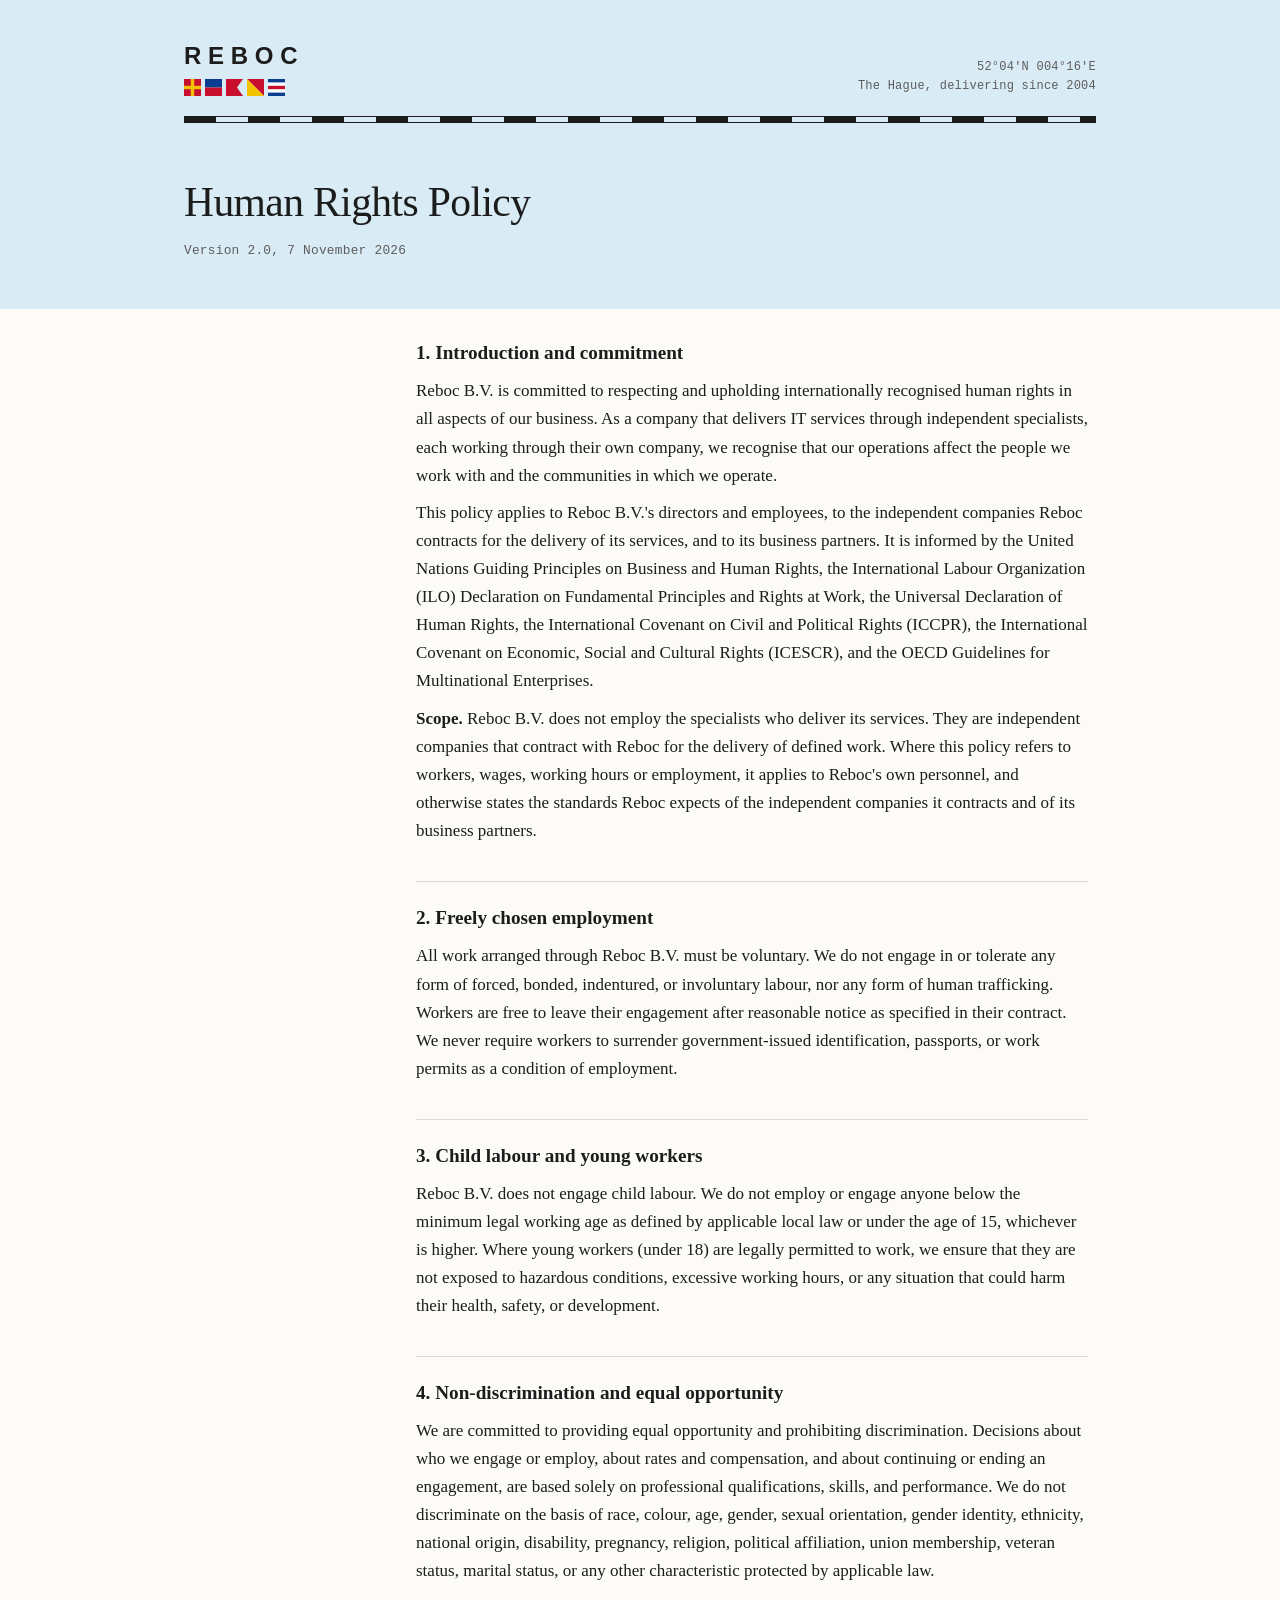
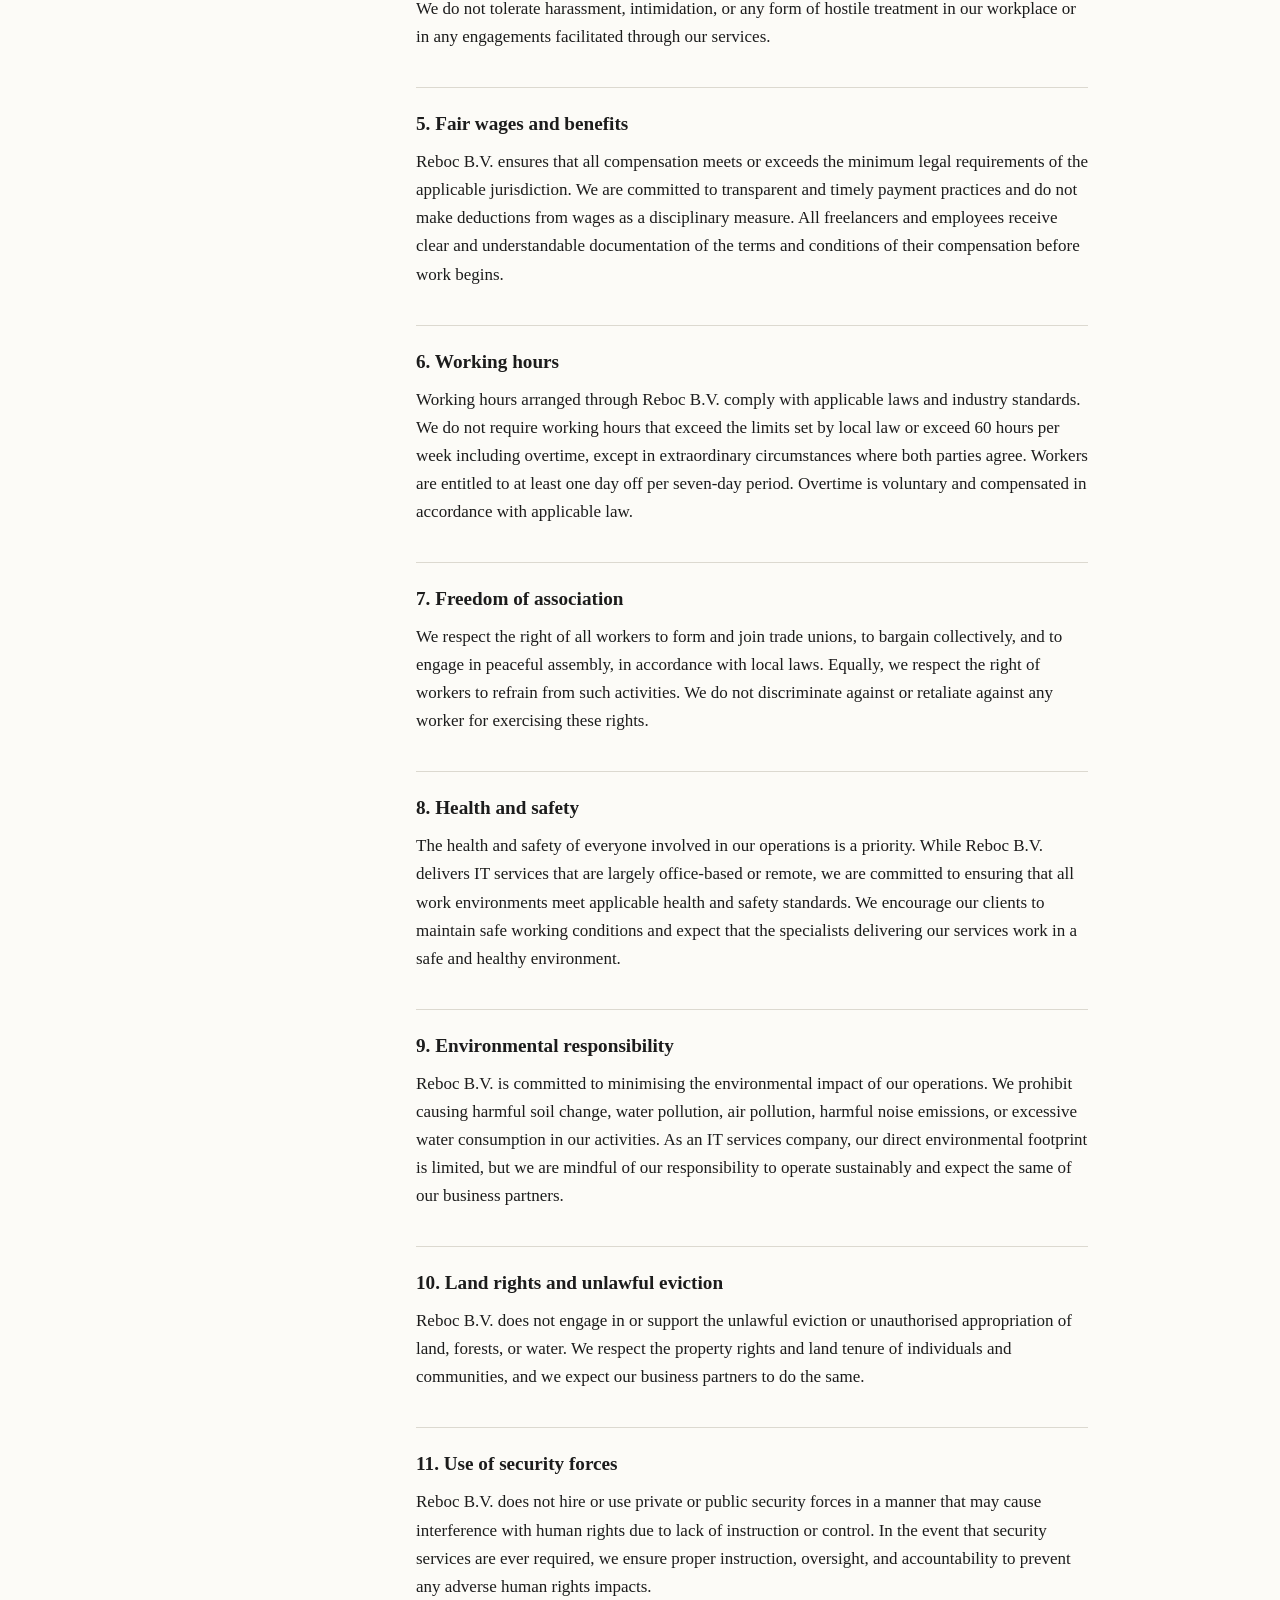
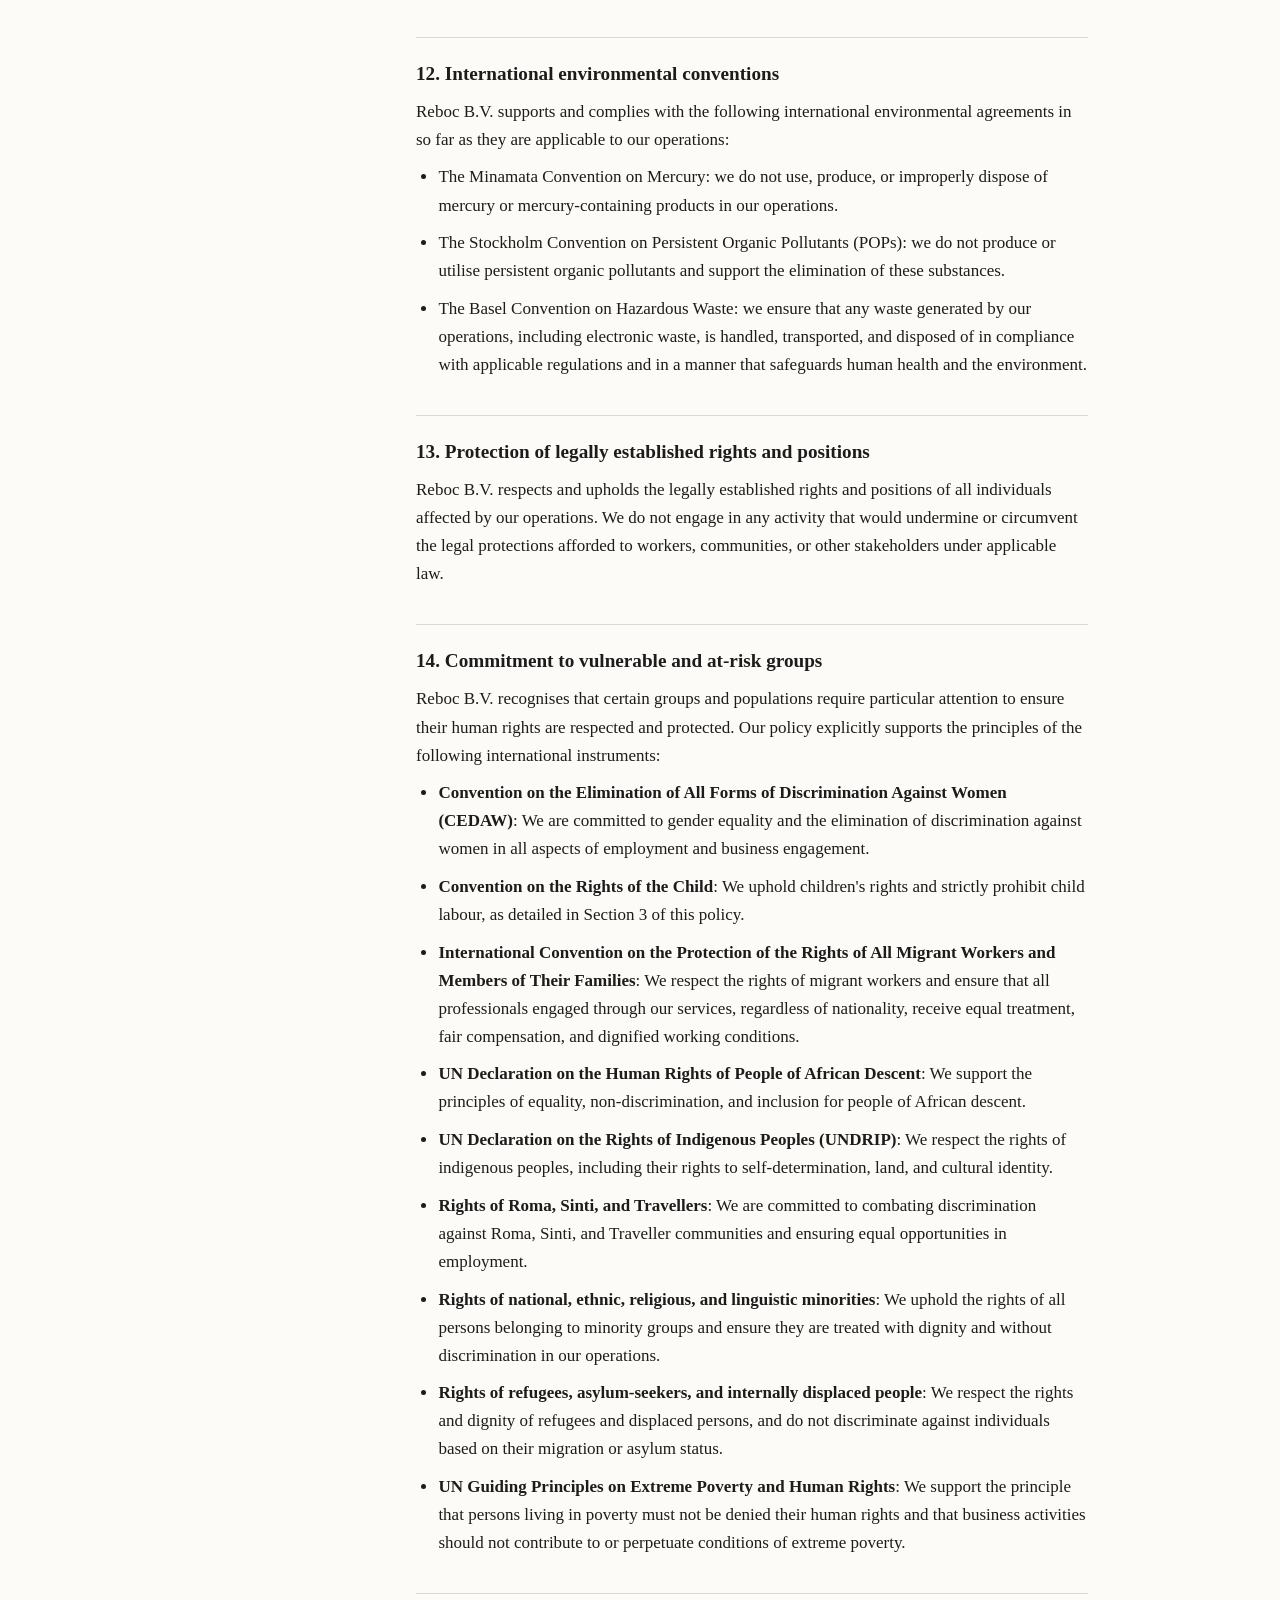
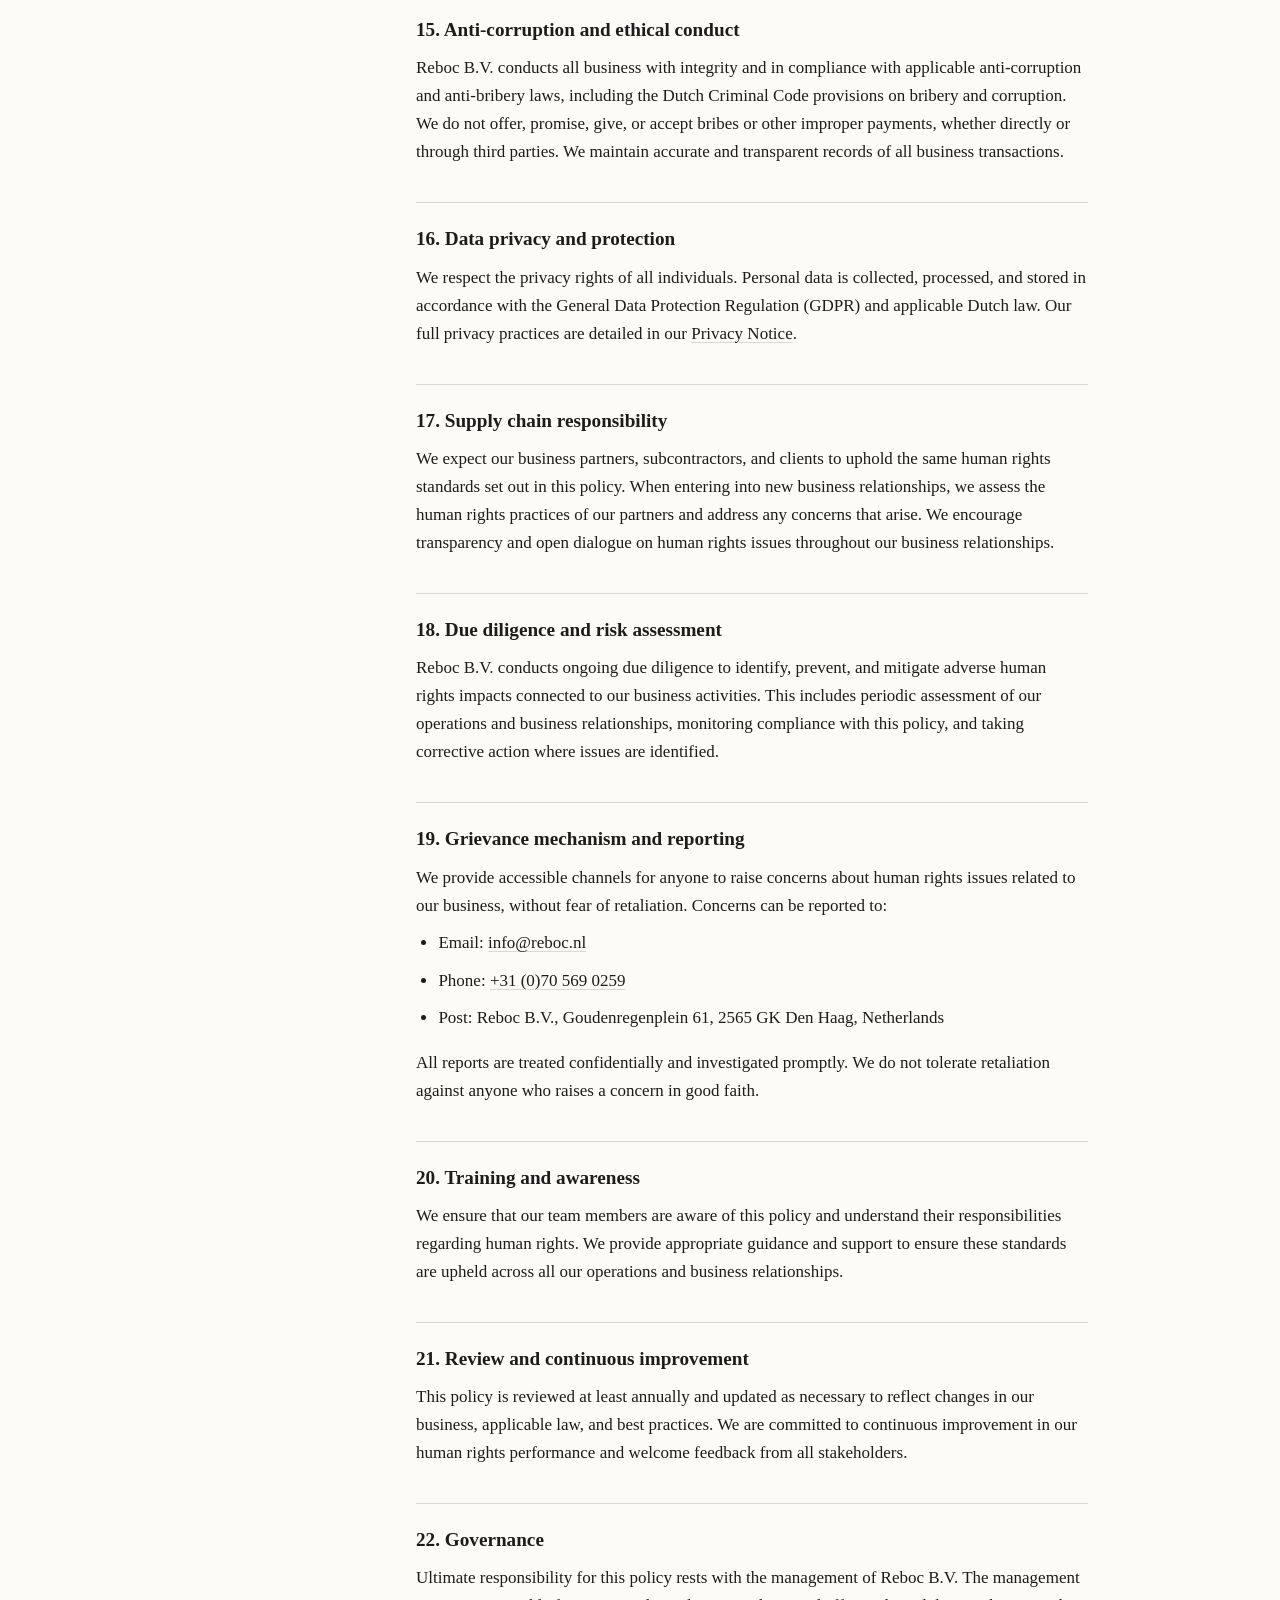
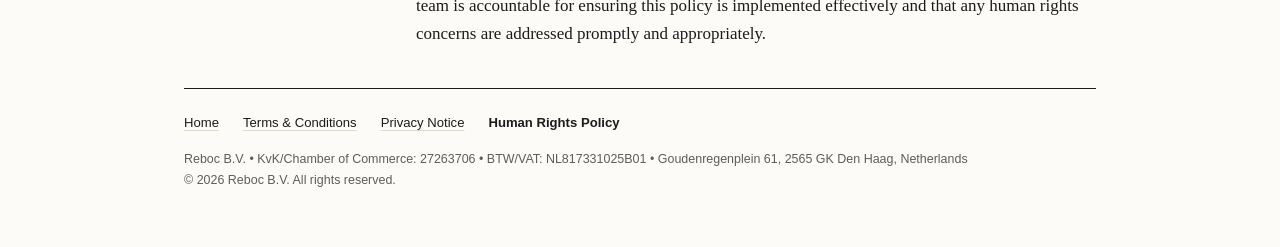
==== human-rights-policy.html @ b0d94e5e "Say The Hague in the masthead line The site is in English and its running text already says The Hagu" ====
<!DOCTYPE html>
<html lang="en">
<head>
    <meta charset="UTF-8">
    <meta name="viewport" content="width=device-width, initial-scale=1.0">
    <title>Human Rights Policy | Reboc B.V.</title>
    <meta name="description" content="Reboc B.V. Human Rights Policy. Our commitment to respecting human rights, fair labour practices, ethical conduct, and responsible business operations.">
    <meta name="robots" content="index, follow">
    <link rel="canonical" href="https://reboc.nl/human-rights-policy.html">
    <meta name="color-scheme" content="light dark">
    <meta name="theme-color" content="#d9ebf4" media="(prefers-color-scheme: light)">
    <meta name="theme-color" content="#090505" media="(prefers-color-scheme: dark)">
    <link rel="stylesheet" href="site.css">
</head>
<body>
    <div class="top"><div class="page">
        <header class="mast">
            <div>
                <a class="word" href="index.html" aria-label="Reboc, home">REBOC</a>
                <span class="flags" role="img" aria-label="Reboc, spelled in international maritime signal flags">
                    <svg viewBox="0 0 20 20" aria-hidden="true"><rect width="20" height="20" fill="#c8102e"/><rect x="8" width="4" height="20" fill="#f2c100"/><rect y="8" width="20" height="4" fill="#f2c100"/></svg>
                    <svg viewBox="0 0 20 20" aria-hidden="true"><rect width="20" height="10" fill="#0b3d91"/><rect y="10" width="20" height="10" fill="#c8102e"/></svg>
                    <svg viewBox="0 0 20 20" aria-hidden="true"><polygon points="0,0 20,0 13,10 20,20 0,20" fill="#c8102e"/></svg>
                    <svg viewBox="0 0 20 20" aria-hidden="true"><polygon points="0,0 20,0 20,20" fill="#c8102e"/><polygon points="0,0 20,20 0,20" fill="#f2c100"/></svg>
                    <svg viewBox="0 0 20 20" aria-hidden="true"><rect width="20" height="20" fill="#0b3d91"/><rect y="4" width="20" height="12" fill="#ffffff"/><rect y="8" width="20" height="4" fill="#c8102e"/></svg>
                </span>
            </div>
            <p class="fix">52&deg;04&prime;N 004&deg;16&prime;E<br>The Hague, delivering since 2004</p>
        </header>
        <div class="scale" aria-hidden="true"></div>
        <div class="page-header">
            <h1>Human Rights Policy</h1>
            <p>Version 2.0, 7 November 2026</p>
        </div>
    </div></div>

    <main class="page">
    <div class="content">
        <h2>1. Introduction and commitment</h2>
        <p>Reboc B.V. is committed to respecting and upholding internationally recognised human rights in all aspects of our business. As a company that delivers IT services through independent specialists, each working through their own company, we recognise that our operations affect the people we work with and the communities in which we operate.</p>
        <p>This policy applies to Reboc B.V.'s directors and employees, to the independent companies Reboc contracts for the delivery of its services, and to its business partners. It is informed by the United Nations Guiding Principles on Business and Human Rights, the International Labour Organization (ILO) Declaration on Fundamental Principles and Rights at Work, the Universal Declaration of Human Rights, the International Covenant on Civil and Political Rights (ICCPR), the International Covenant on Economic, Social and Cultural Rights (ICESCR), and the OECD Guidelines for Multinational Enterprises.</p>
        <p><strong>Scope.</strong> Reboc B.V. does not employ the specialists who deliver its services. They are independent companies that contract with Reboc for the delivery of defined work. Where this policy refers to workers, wages, working hours or employment, it applies to Reboc's own personnel, and otherwise states the standards Reboc expects of the independent companies it contracts and of its business partners.</p>

        <h2>2. Freely chosen employment</h2>
        <p>All work arranged through Reboc B.V. must be voluntary. We do not engage in or tolerate any form of forced, bonded, indentured, or involuntary labour, nor any form of human trafficking. Workers are free to leave their engagement after reasonable notice as specified in their contract. We never require workers to surrender government-issued identification, passports, or work permits as a condition of employment.</p>

        <h2>3. Child labour and young workers</h2>
        <p>Reboc B.V. does not engage child labour. We do not employ or engage anyone below the minimum legal working age as defined by applicable local law or under the age of 15, whichever is higher. Where young workers (under 18) are legally permitted to work, we ensure that they are not exposed to hazardous conditions, excessive working hours, or any situation that could harm their health, safety, or development.</p>

        <h2>4. Non-discrimination and equal opportunity</h2>
        <p>We are committed to providing equal opportunity and prohibiting discrimination. Decisions about who we engage or employ, about rates and compensation, and about continuing or ending an engagement, are based solely on professional qualifications, skills, and performance. We do not discriminate on the basis of race, colour, age, gender, sexual orientation, gender identity, ethnicity, national origin, disability, pregnancy, religion, political affiliation, union membership, veteran status, marital status, or any other characteristic protected by applicable law.</p>
        <p>We do not tolerate harassment, intimidation, or any form of hostile treatment in our workplace or in any engagements facilitated through our services.</p>

        <h2>5. Fair wages and benefits</h2>
        <p>Reboc B.V. ensures that all compensation meets or exceeds the minimum legal requirements of the applicable jurisdiction. We are committed to transparent and timely payment practices and do not make deductions from wages as a disciplinary measure. All freelancers and employees receive clear and understandable documentation of the terms and conditions of their compensation before work begins.</p>

        <h2>6. Working hours</h2>
        <p>Working hours arranged through Reboc B.V. comply with applicable laws and industry standards. We do not require working hours that exceed the limits set by local law or exceed 60 hours per week including overtime, except in extraordinary circumstances where both parties agree. Workers are entitled to at least one day off per seven-day period. Overtime is voluntary and compensated in accordance with applicable law.</p>

        <h2>7. Freedom of association</h2>
        <p>We respect the right of all workers to form and join trade unions, to bargain collectively, and to engage in peaceful assembly, in accordance with local laws. Equally, we respect the right of workers to refrain from such activities. We do not discriminate against or retaliate against any worker for exercising these rights.</p>

        <h2>8. Health and safety</h2>
        <p>The health and safety of everyone involved in our operations is a priority. While Reboc B.V. delivers IT services that are largely office-based or remote, we are committed to ensuring that all work environments meet applicable health and safety standards. We encourage our clients to maintain safe working conditions and expect that the specialists delivering our services work in a safe and healthy environment.</p>

        <h2>9. Environmental responsibility</h2>
        <p>Reboc B.V. is committed to minimising the environmental impact of our operations. We prohibit causing harmful soil change, water pollution, air pollution, harmful noise emissions, or excessive water consumption in our activities. As an IT services company, our direct environmental footprint is limited, but we are mindful of our responsibility to operate sustainably and expect the same of our business partners.</p>

        <h2>10. Land rights and unlawful eviction</h2>
        <p>Reboc B.V. does not engage in or support the unlawful eviction or unauthorised appropriation of land, forests, or water. We respect the property rights and land tenure of individuals and communities, and we expect our business partners to do the same.</p>

        <h2>11. Use of security forces</h2>
        <p>Reboc B.V. does not hire or use private or public security forces in a manner that may cause interference with human rights due to lack of instruction or control. In the event that security services are ever required, we ensure proper instruction, oversight, and accountability to prevent any adverse human rights impacts.</p>

        <h2>12. International environmental conventions</h2>
        <p>Reboc B.V. supports and complies with the following international environmental agreements in so far as they are applicable to our operations:</p>
        <ul>
            <li>The Minamata Convention on Mercury: we do not use, produce, or improperly dispose of mercury or mercury-containing products in our operations.</li>
            <li>The Stockholm Convention on Persistent Organic Pollutants (POPs): we do not produce or utilise persistent organic pollutants and support the elimination of these substances.</li>
            <li>The Basel Convention on Hazardous Waste: we ensure that any waste generated by our operations, including electronic waste, is handled, transported, and disposed of in compliance with applicable regulations and in a manner that safeguards human health and the environment.</li>
        </ul>

        <h2>13. Protection of legally established rights and positions</h2>
        <p>Reboc B.V. respects and upholds the legally established rights and positions of all individuals affected by our operations. We do not engage in any activity that would undermine or circumvent the legal protections afforded to workers, communities, or other stakeholders under applicable law.</p>

        <h2>14. Commitment to vulnerable and at-risk groups</h2>
        <p>Reboc B.V. recognises that certain groups and populations require particular attention to ensure their human rights are respected and protected. Our policy explicitly supports the principles of the following international instruments:</p>
        <ul>
            <li><strong>Convention on the Elimination of All Forms of Discrimination Against Women (CEDAW)</strong>: We are committed to gender equality and the elimination of discrimination against women in all aspects of employment and business engagement.</li>
            <li><strong>Convention on the Rights of the Child</strong>: We uphold children's rights and strictly prohibit child labour, as detailed in Section 3 of this policy.</li>
            <li><strong>International Convention on the Protection of the Rights of All Migrant Workers and Members of Their Families</strong>: We respect the rights of migrant workers and ensure that all professionals engaged through our services, regardless of nationality, receive equal treatment, fair compensation, and dignified working conditions.</li>
            <li><strong>UN Declaration on the Human Rights of People of African Descent</strong>: We support the principles of equality, non-discrimination, and inclusion for people of African descent.</li>
            <li><strong>UN Declaration on the Rights of Indigenous Peoples (UNDRIP)</strong>: We respect the rights of indigenous peoples, including their rights to self-determination, land, and cultural identity.</li>
            <li><strong>Rights of Roma, Sinti, and Travellers</strong>: We are committed to combating discrimination against Roma, Sinti, and Traveller communities and ensuring equal opportunities in employment.</li>
            <li><strong>Rights of national, ethnic, religious, and linguistic minorities</strong>: We uphold the rights of all persons belonging to minority groups and ensure they are treated with dignity and without discrimination in our operations.</li>
            <li><strong>Rights of refugees, asylum-seekers, and internally displaced people</strong>: We respect the rights and dignity of refugees and displaced persons, and do not discriminate against individuals based on their migration or asylum status.</li>
            <li><strong>UN Guiding Principles on Extreme Poverty and Human Rights</strong>: We support the principle that persons living in poverty must not be denied their human rights and that business activities should not contribute to or perpetuate conditions of extreme poverty.</li>
        </ul>

        <h2>15. Anti-corruption and ethical conduct</h2>
        <p>Reboc B.V. conducts all business with integrity and in compliance with applicable anti-corruption and anti-bribery laws, including the Dutch Criminal Code provisions on bribery and corruption. We do not offer, promise, give, or accept bribes or other improper payments, whether directly or through third parties. We maintain accurate and transparent records of all business transactions.</p>

        <h2>16. Data privacy and protection</h2>
        <p>We respect the privacy rights of all individuals. Personal data is collected, processed, and stored in accordance with the General Data Protection Regulation (GDPR) and applicable Dutch law. Our full privacy practices are detailed in our <a href="privacy-notice.html">Privacy Notice</a>.</p>

        <h2>17. Supply chain responsibility</h2>
        <p>We expect our business partners, subcontractors, and clients to uphold the same human rights standards set out in this policy. When entering into new business relationships, we assess the human rights practices of our partners and address any concerns that arise. We encourage transparency and open dialogue on human rights issues throughout our business relationships.</p>

        <h2>18. Due diligence and risk assessment</h2>
        <p>Reboc B.V. conducts ongoing due diligence to identify, prevent, and mitigate adverse human rights impacts connected to our business activities. This includes periodic assessment of our operations and business relationships, monitoring compliance with this policy, and taking corrective action where issues are identified.</p>

        <h2>19. Grievance mechanism and reporting</h2>
        <p>We provide accessible channels for anyone to raise concerns about human rights issues related to our business, without fear of retaliation. Concerns can be reported to:</p>
        <ul>
            <li>Email: <a href="mailto:info@reboc.nl">info@reboc.nl</a></li>
            <li>Phone: <a href="tel:+31705690259">+31 (0)70 569 0259</a></li>
            <li>Post: Reboc B.V., Goudenregenplein 61, 2565 GK Den Haag, Netherlands</li>
        </ul>
        <p>All reports are treated confidentially and investigated promptly. We do not tolerate retaliation against anyone who raises a concern in good faith.</p>

        <h2>20. Training and awareness</h2>
        <p>We ensure that our team members are aware of this policy and understand their responsibilities regarding human rights. We provide appropriate guidance and support to ensure these standards are upheld across all our operations and business relationships.</p>

        <h2>21. Review and continuous improvement</h2>
        <p>This policy is reviewed at least annually and updated as necessary to reflect changes in our business, applicable law, and best practices. We are committed to continuous improvement in our human rights performance and welcome feedback from all stakeholders.</p>

        <h2>22. Governance</h2>
        <p>Ultimate responsibility for this policy rests with the management of Reboc B.V. The management team is accountable for ensuring this policy is implemented effectively and that any human rights concerns are addressed promptly and appropriately.</p>
    </div>
    </main>

    <div class="page">
        <footer class="foot">
            <ul class="foot-links">
                <li><a href="index.html">Home</a></li>
                <li><a href="terms-conditions.html">Terms &amp; Conditions</a></li>
                <li><a href="privacy-notice.html">Privacy Notice</a></li>
                <li><span class="current" aria-current="page">Human Rights Policy</span></li>
            </ul>
            <p>Reboc B.V. &bull; KvK/Chamber of Commerce: 27263706 &bull; BTW/VAT: NL817331025B01 &bull; Goudenregenplein 61, 2565 GK Den Haag, Netherlands</p>
            <p>&copy; 2026 Reboc B.V. All rights reserved.</p>
        </footer>
    </div>
</body>
</html>
---- site.css ----
/* Reboc site styles, shared by all four pages.
   Light scheme "Admiralty": chart paper, shallow-water blue behind the masthead,
   magenta for labels as on a sea chart.
   Dark scheme "Night watch": red on black, like a chart plotter in night mode. */

*, *::before, *::after { margin: 0; padding: 0; box-sizing: border-box; }

:root {
    color-scheme: light dark;
    --paper: #fcfbf7;
    --ink: #1c1c1c;
    --muted: #5d5d5d;
    --rule: #dcd9d0;
    --accent: #a3238e;
    --label: #a3238e;
    --wash: #d9ebf4;
    --port: #c8102e;
    --starboard: #1a7f4b;
    --serif: "Iowan Old Style", "Palatino Linotype", Palatino, "Book Antiqua", Georgia, serif;
    --sans: -apple-system, BlinkMacSystemFont, "Helvetica Neue", Arial, sans-serif;
    --mono: ui-monospace, "SF Mono", Menlo, Consolas, monospace;
}

@media (prefers-color-scheme: dark) {
    :root {
        --paper: #090505;
        --ink: #f25a45;
        --muted: #d84c3a;
        --rule: #3b1612;
        --accent: #ff7a66;
        --label: #d84c3a;
        --wash: transparent;
        --port: #f25a45;
        --starboard: #f25a45;
    }
    .flags { filter: grayscale(1) sepia(1) saturate(6) hue-rotate(-35deg) brightness(0.75); }
    /* Red is the only colour at night, so starboard is told apart by shape. */
    .sides div + div h3::before { background: transparent; box-shadow: inset 0 0 0 2px var(--starboard); }
}

html { -webkit-text-size-adjust: 100%; }

body {
    background: var(--paper);
    color: var(--ink);
    font-family: var(--serif);
    font-size: 1.0625rem;
    line-height: 1.65;
}

.page { max-width: 60rem; margin: 0 auto; padding: 0 1.5rem; }
.top { background: var(--wash); }

a { color: inherit; text-decoration: underline; text-decoration-color: var(--rule); text-decoration-thickness: 1px; text-underline-offset: 0.2em; }
a:hover, a:focus-visible { text-decoration-color: var(--accent); }
a:focus-visible { outline: 2px solid var(--ink); outline-offset: 3px; }
.top a { text-decoration-color: var(--muted); }

/* Masthead */
.mast { display: flex; justify-content: space-between; align-items: flex-end; gap: 1.5rem; padding: 2.75rem 0 1.25rem; }
.word { font-family: var(--sans); font-weight: 800; font-size: 1.5rem; letter-spacing: 0.28em; line-height: 1; display: block; text-decoration: none; }
.flags { display: flex; gap: 4px; margin-top: 0.7rem; }
.flags svg { width: 17px; height: 17px; display: block; }
.fix { font-family: var(--mono); font-size: 0.75rem; line-height: 1.6; color: var(--muted); text-align: right; letter-spacing: 0.02em; }

/* The rule under the masthead is drawn as the scale border of a sea chart. */
.scale {
    height: 7px;
    border-top: 1px solid var(--ink);
    border-bottom: 1px solid var(--ink);
    background: repeating-linear-gradient(90deg, var(--ink) 0 2rem, transparent 2rem 4rem);
}

/* Home: opening statement */
.lead { padding: 4.5rem 0 4rem; max-width: 44rem; }
h1 { font-size: clamp(2.1rem, 5vw, 3.25rem); font-weight: 500; line-height: 1.12; letter-spacing: -0.015em; }
h1 em { font-style: italic; }
.lead p { margin-top: 1.5rem; font-size: 1.2rem; line-height: 1.6; color: var(--muted); max-width: 38rem; }

/* Home: rows with a label in the margin and the text beside it */
.row { display: grid; grid-template-columns: 12rem 1fr; gap: 2.5rem; padding: 2.25rem 0; border-top: 1px solid var(--rule); }
.row.first { border-top: 0; }
.row > h2 { font-family: var(--sans); font-size: 0.72rem; font-weight: 700; letter-spacing: 0.16em; text-transform: uppercase; color: var(--label); padding-top: 0.45rem; }
.body { max-width: 40rem; }
.body > p + p { margin-top: 1rem; }
.note { color: var(--muted); margin-bottom: 1.25rem; }

dl.areas > div { padding: 0.8rem 0; border-top: 1px solid var(--rule); }
dl.areas > div:first-child { border-top: 0; padding-top: 0; }
dl.areas dt { font-weight: 600; }
dl.areas dd { color: var(--muted); }

ol.steps { list-style: none; counter-reset: step; }
ol.steps li { counter-increment: step; display: grid; grid-template-columns: 2rem 1fr; padding: 0.55rem 0; }
ol.steps li::before { content: counter(step); font-family: var(--mono); font-size: 0.8rem; color: var(--muted); padding-top: 0.3rem; }
ol.steps strong { font-weight: 600; }

.sides { display: grid; grid-template-columns: 1fr 1fr; gap: 2.5rem; }
.sides h3 { font-family: var(--sans); font-size: 0.72rem; font-weight: 700; letter-spacing: 0.16em; text-transform: uppercase; margin-bottom: 0.9rem; }
/* Port and starboard: the two sides of the agreement. */
.sides h3::before { content: ''; display: inline-block; width: 0.55rem; height: 0.55rem; border-radius: 50%; margin-right: 0.55rem; background: var(--port); }
.sides div + div h3::before { background: var(--starboard); }
.sides ul { list-style: none; }
.sides li { padding: 0.55rem 0; }
.sides li strong { display: block; font-weight: 600; }
.sides li span { color: var(--muted); }

.plain { list-style: none; }
.plain li { padding: 0.2rem 0; }
.plain .k { font-family: var(--sans); font-size: 0.72rem; font-weight: 700; letter-spacing: 0.16em; text-transform: uppercase; color: var(--muted); display: inline-block; width: 5.5rem; }
.plain small { color: var(--muted); font-size: 0.9rem; }

/* Home: contact form */
.form { margin-top: 2.25rem; padding-top: 1.75rem; border-top: 1px solid var(--rule); }
.form h3, .field label { font-family: var(--sans); font-size: 0.72rem; font-weight: 700; letter-spacing: 0.16em; text-transform: uppercase; }
.form h3 { margin-bottom: 1.4rem; }
.form .pair { display: grid; grid-template-columns: 1fr 1fr; gap: 1.5rem; }
.field { margin-bottom: 1.2rem; }
.field label { display: block; color: var(--muted); margin-bottom: 0.25rem; }
.field input, .field textarea { display: block; width: 100%; font: inherit; color: var(--ink); background: transparent; border: 0; border-bottom: 1px solid var(--muted); border-radius: 0; padding: 0.4rem 0; }
.field textarea { min-height: 7.5rem; resize: vertical; border: 1px solid var(--muted); padding: 0.6rem 0.7rem; margin-top: 0.45rem; }
.field input:focus-visible, .field textarea:focus-visible { outline: 2px solid var(--ink); outline-offset: 3px; }
.field ::placeholder { color: var(--muted); opacity: 0.75; }
.send { font-family: var(--sans); font-size: 0.78rem; font-weight: 700; letter-spacing: 0.14em; text-transform: uppercase; color: var(--paper); background: var(--ink); border: 0; padding: 0.8rem 1.5rem; cursor: pointer; }
.send:hover { background: var(--accent); }
.send:focus-visible { outline: 2px solid var(--ink); outline-offset: 3px; }

/* Document pages: Terms, Privacy Notice, Human Rights Policy */
.page-header { padding: 3.5rem 0 3rem; }
.page-header h1 { font-size: clamp(1.9rem, 4vw, 2.6rem); }
.page-header p { margin-top: 0.9rem; font-family: var(--mono); font-size: 0.8rem; color: var(--muted); letter-spacing: 0.02em; }

.content, .versions { max-width: 42rem; margin-left: 14.5rem; }
.content { padding-top: 2rem; }
.content h2, .versions h2 { font-size: 1.2rem; font-weight: 600; line-height: 1.3; margin: 2.25rem 0 0.7rem; padding-top: 1.5rem; border-top: 1px solid var(--rule); }
.content > h2:first-child { margin-top: 0; padding-top: 0; border-top: 0; }
.content p, .content li, .versions p, .versions li { margin-bottom: 0.6rem; }
.content ul, .content ol { padding-left: 1.4rem; margin: 0.4rem 0 1rem; }
.content strong { font-weight: 600; }
.versions { margin-top: 1rem; }
.versions ul { list-style: none; }

/* Footer, identical on every page */
.foot { border-top: 1px solid var(--ink); margin-top: 2.5rem; padding: 1.4rem 0 3.5rem; font-family: var(--sans); font-size: 0.78rem; line-height: 1.7; color: var(--muted); }
.foot-links { list-style: none; display: flex; flex-wrap: wrap; gap: 0.3rem 1.5rem; margin-bottom: 0.9rem; font-size: 0.82rem; color: var(--ink); }
.foot-links .current { font-weight: 700; }

@media (max-width: 820px) {
    .content, .versions { margin-left: 0; }
}

@media (max-width: 720px) {
    .mast { padding-top: 2rem; }
    .lead { padding: 3rem 0 2.75rem; }
    .page-header { padding: 2.5rem 0 2.25rem; }
    .row { grid-template-columns: 1fr; gap: 0.9rem; padding: 1.9rem 0; }
    .sides { grid-template-columns: 1fr; gap: 1.75rem; }
    .form .pair { grid-template-columns: 1fr; gap: 0; }
}

@media print {
    .top { background: none; }
    .flags, .scale { -webkit-print-color-adjust: exact; print-color-adjust: exact; }
}
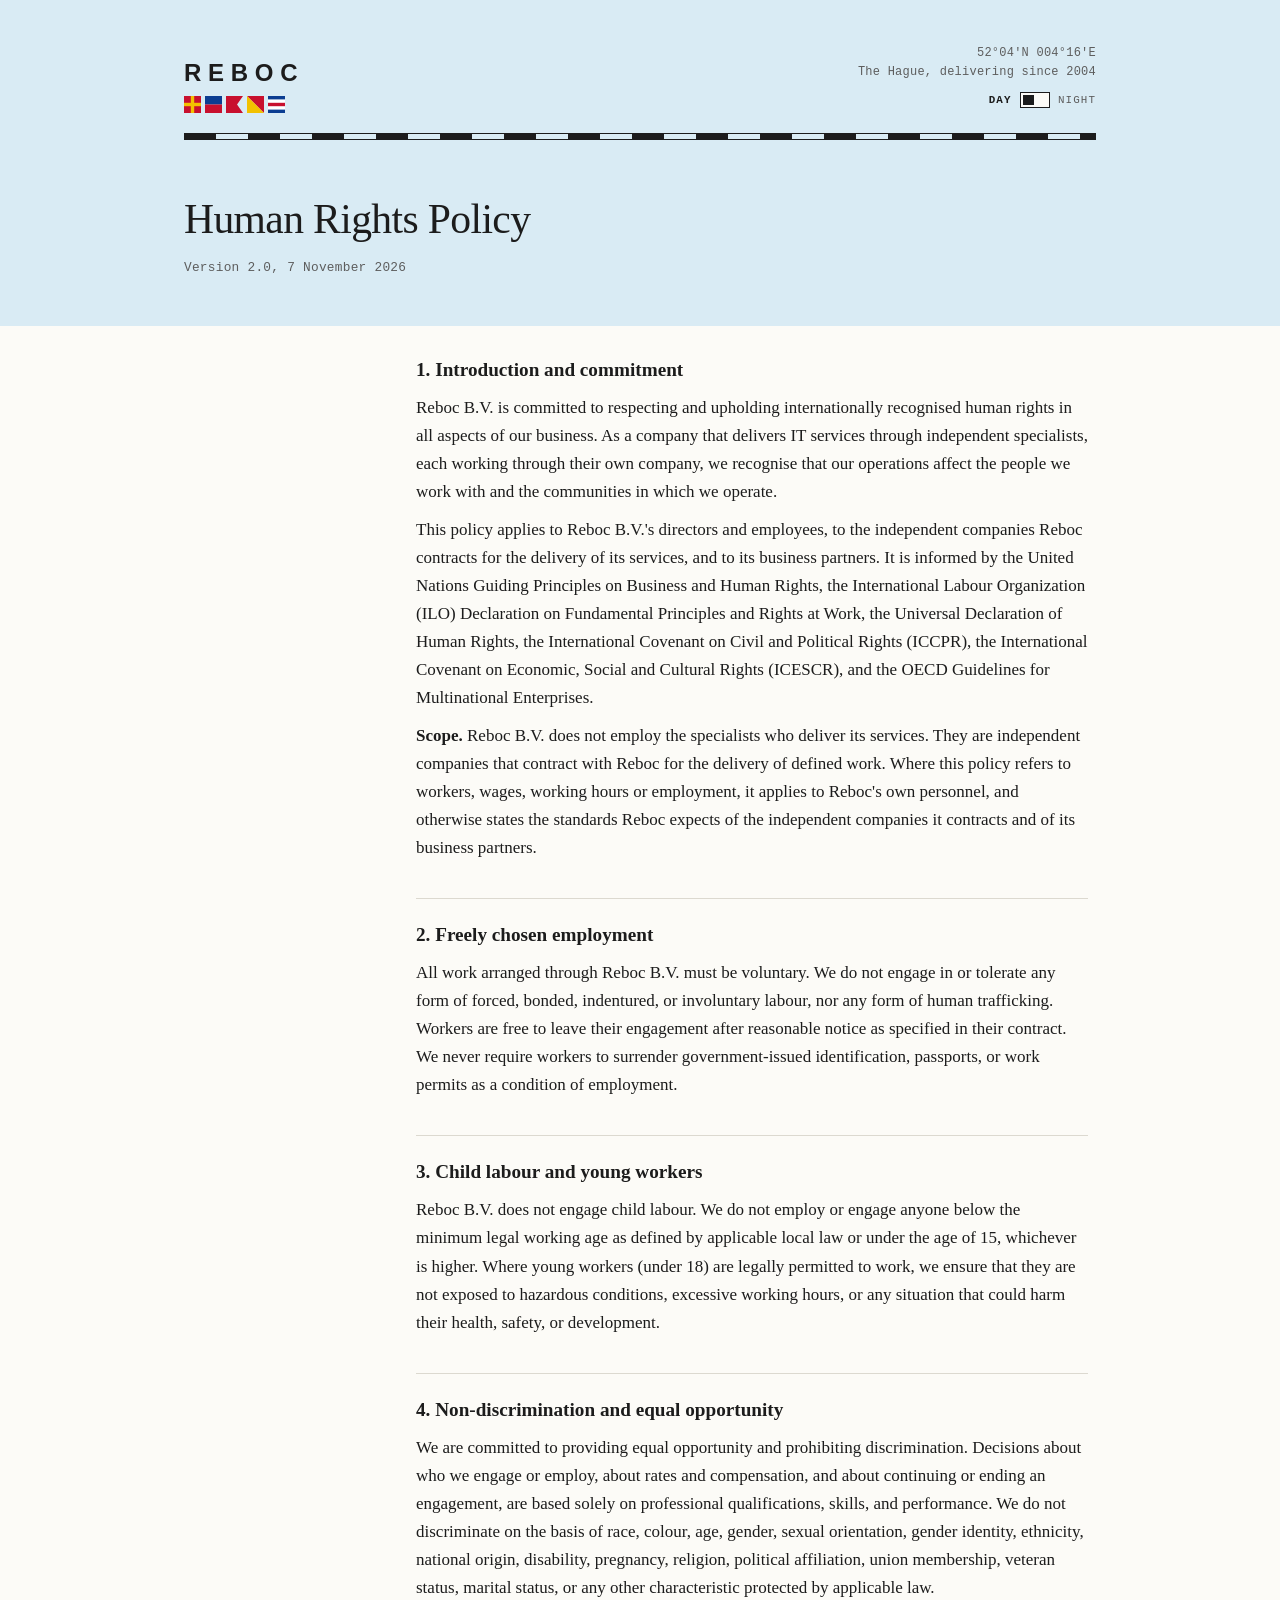
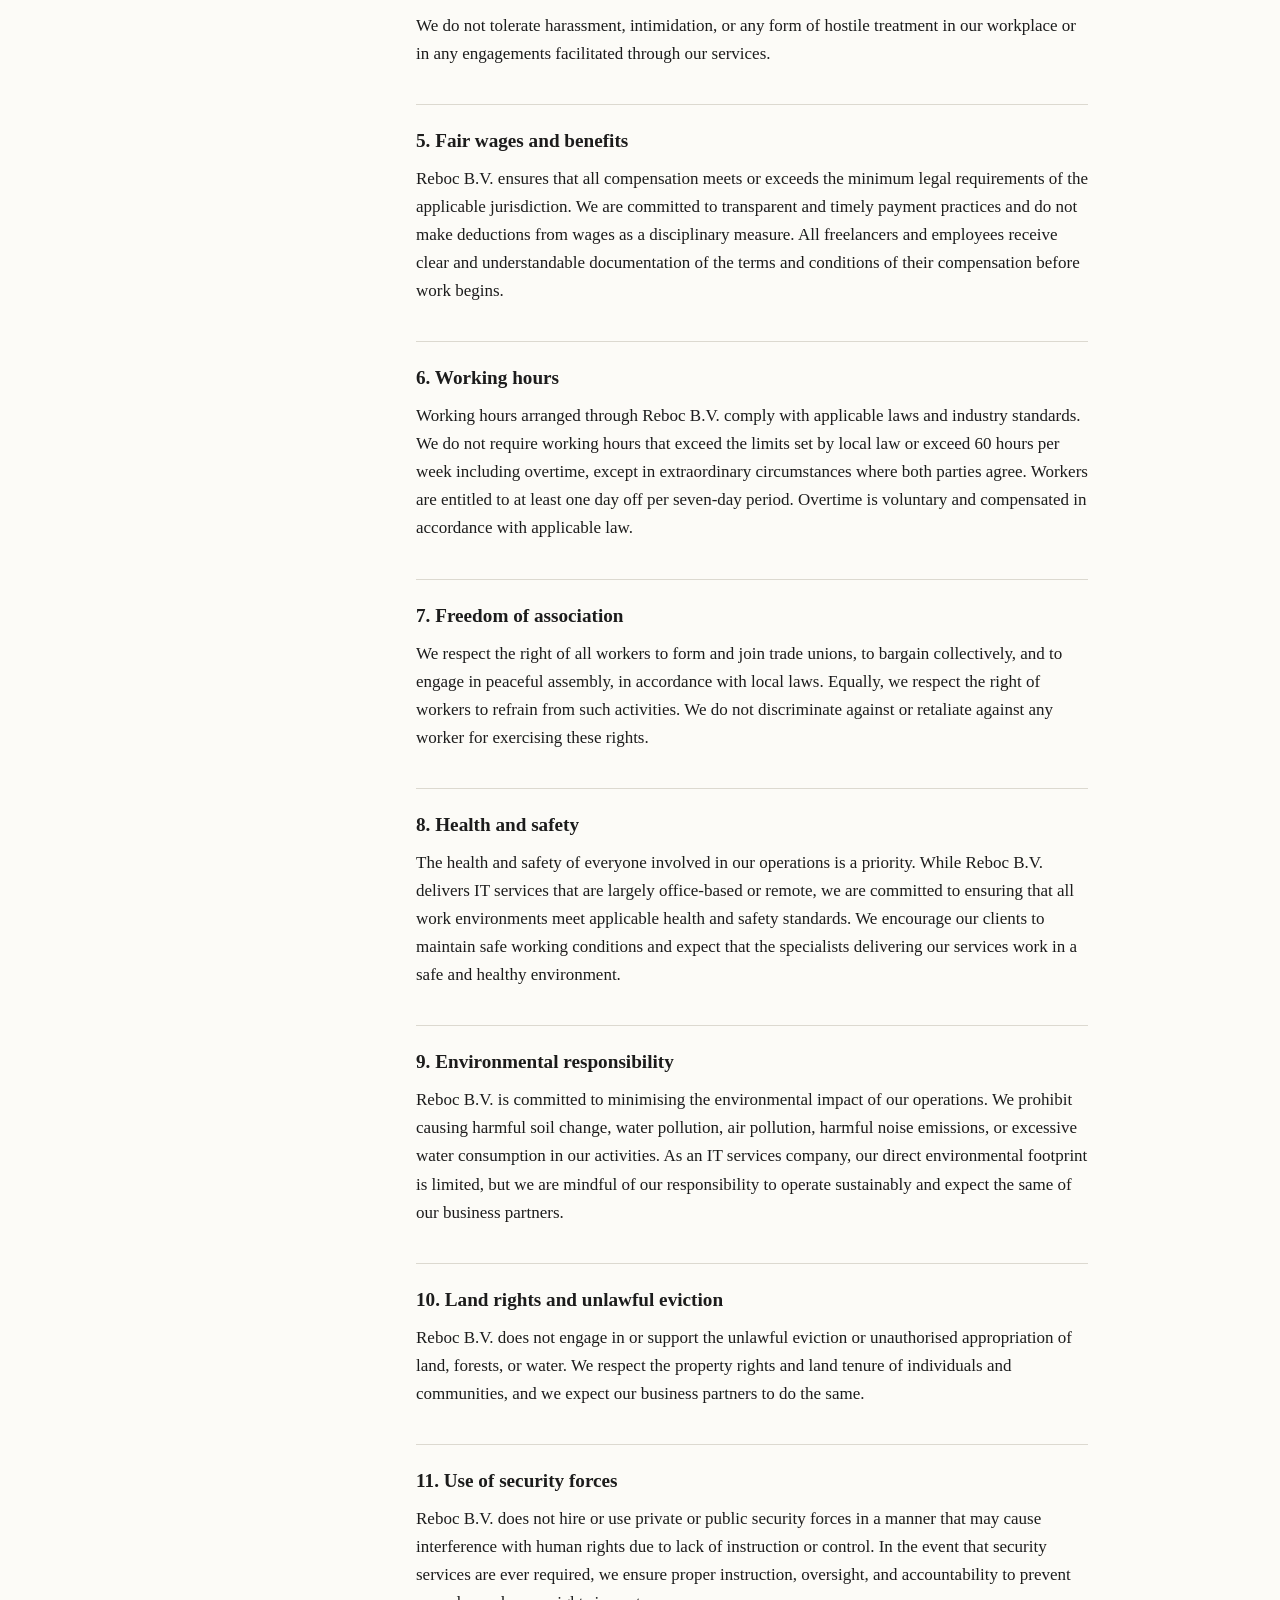
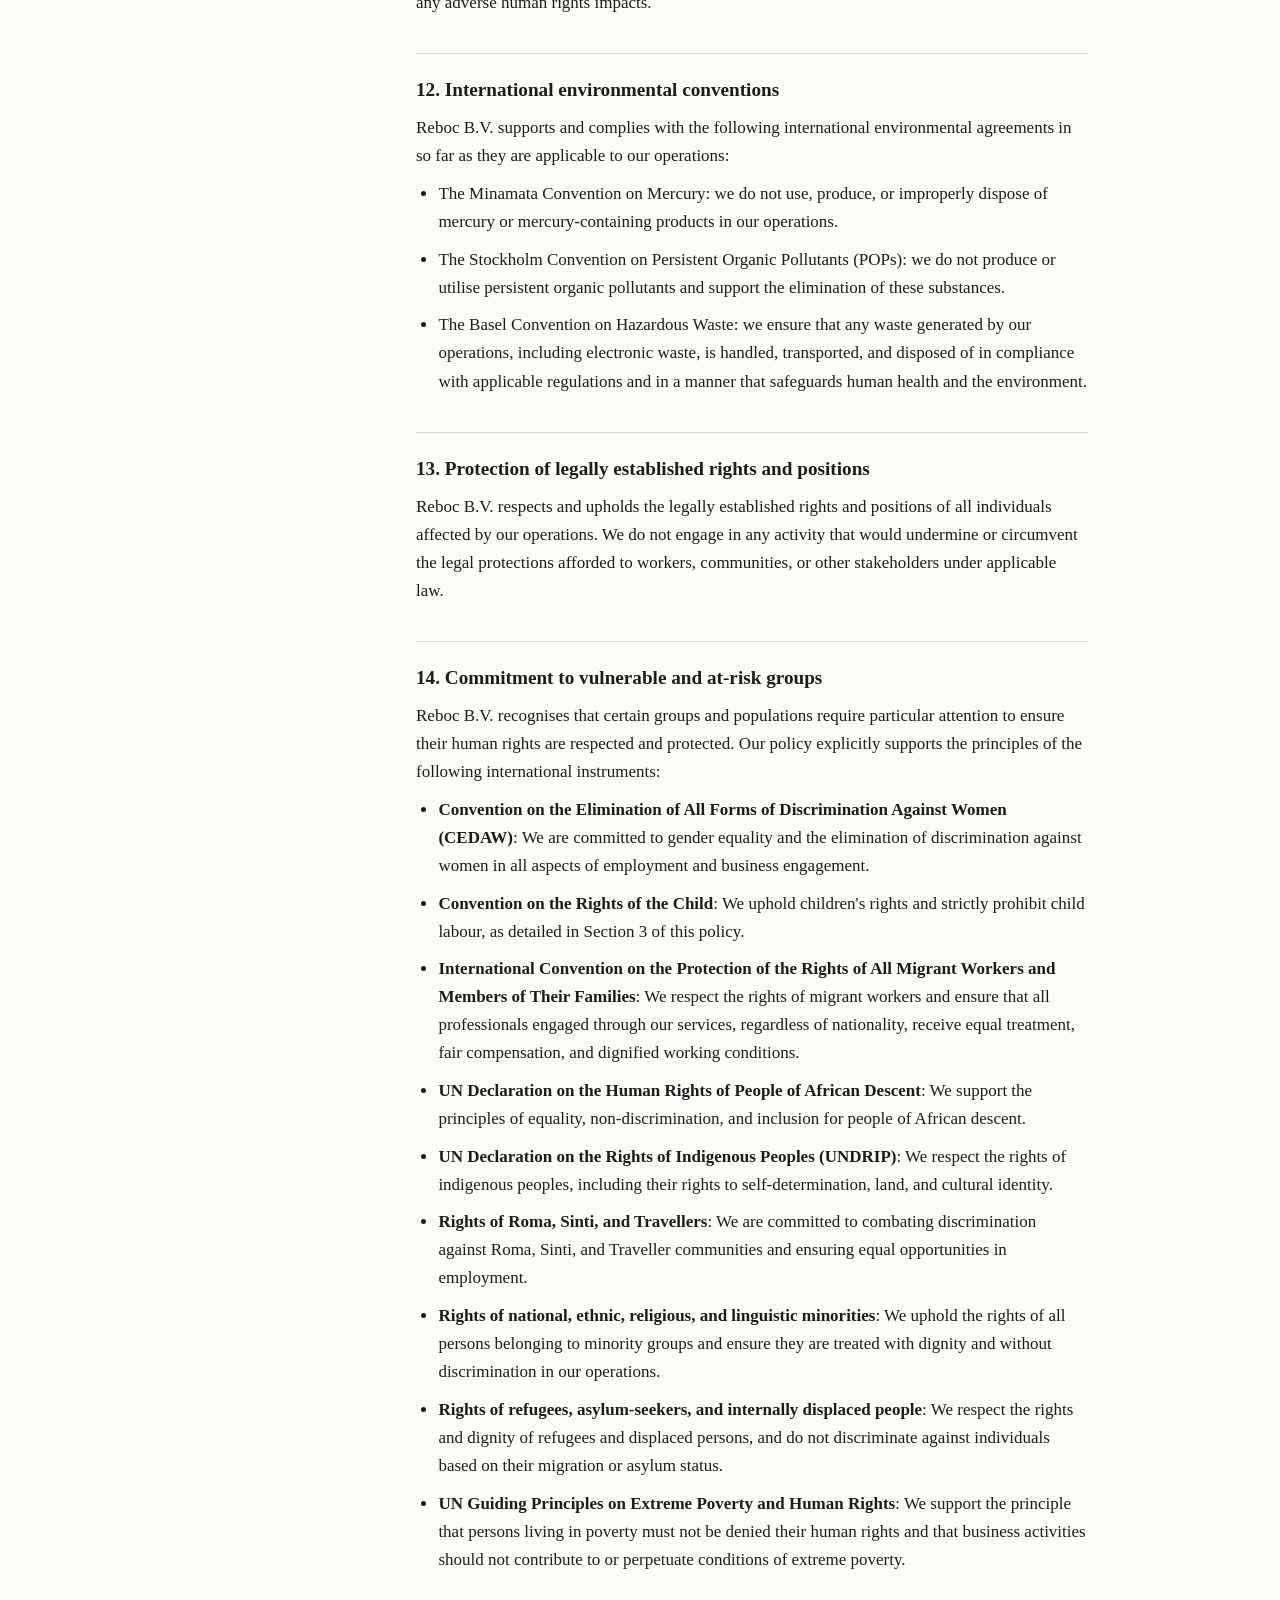
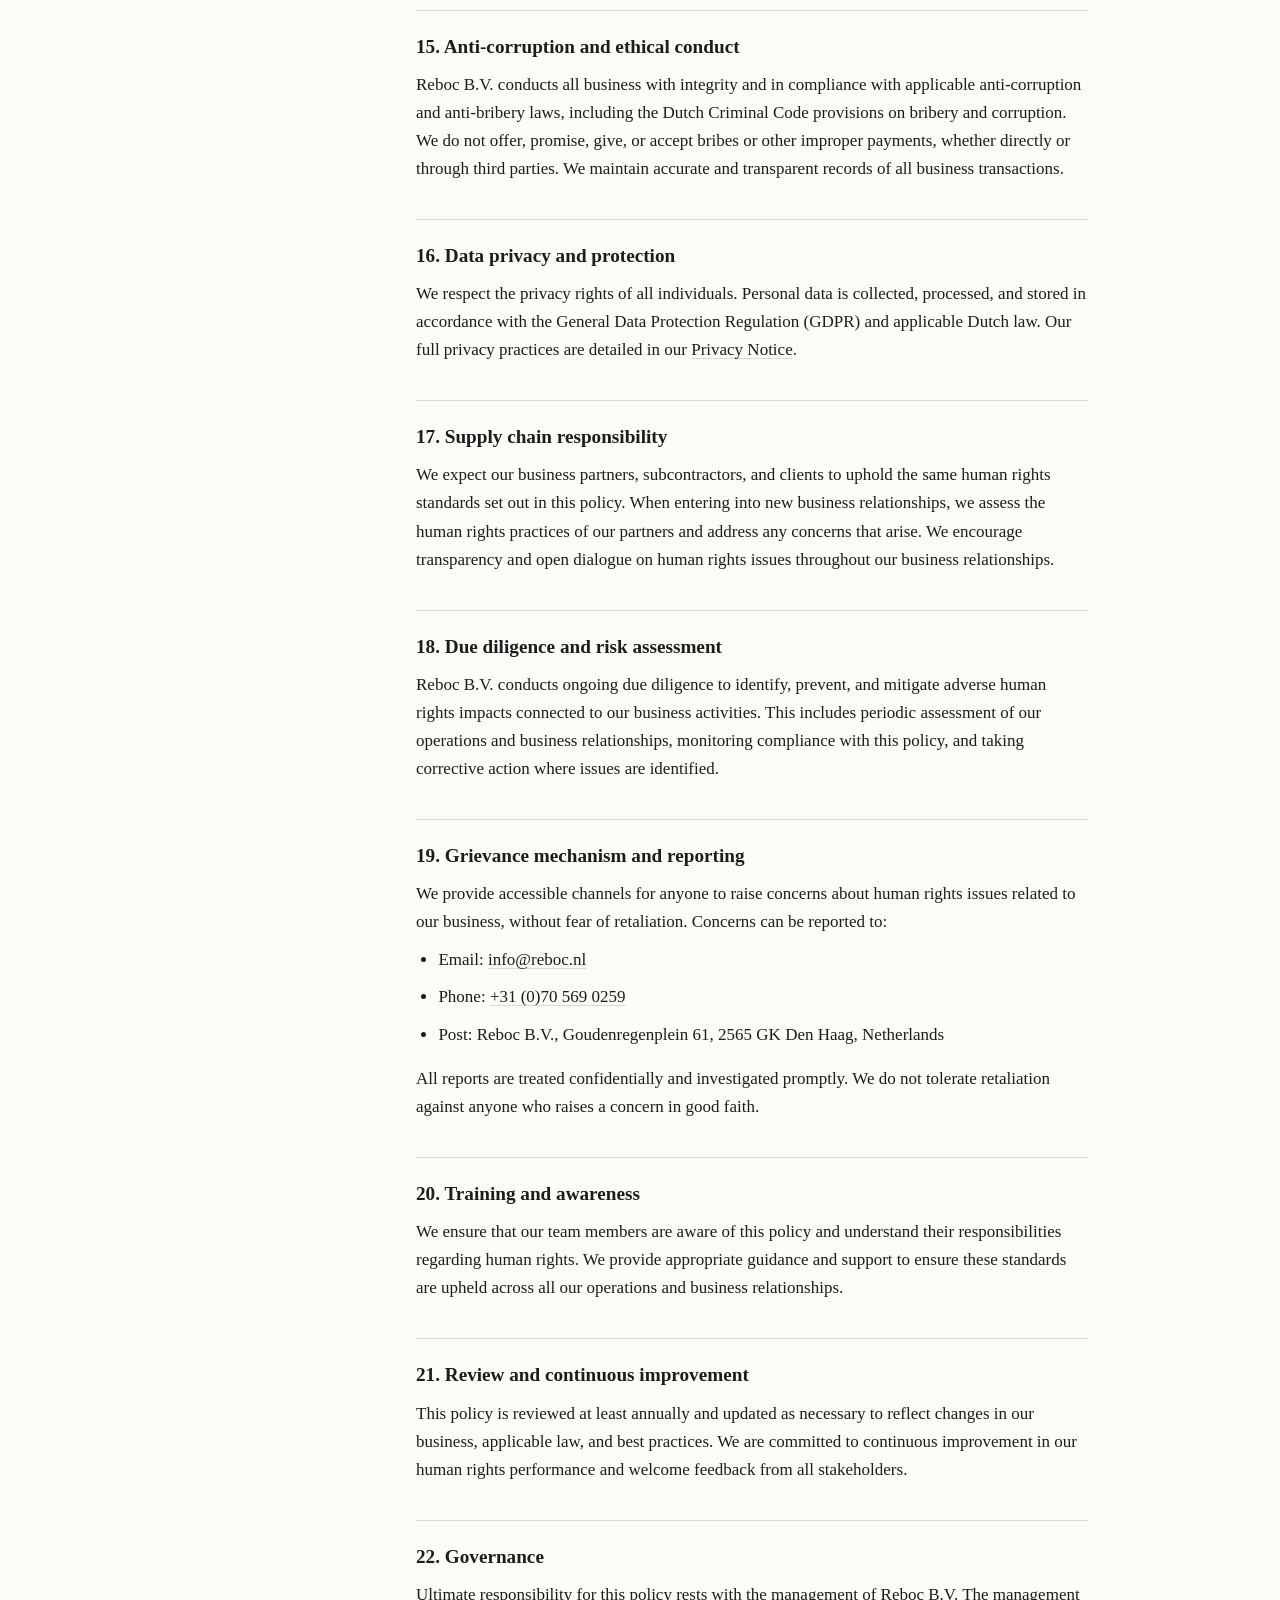
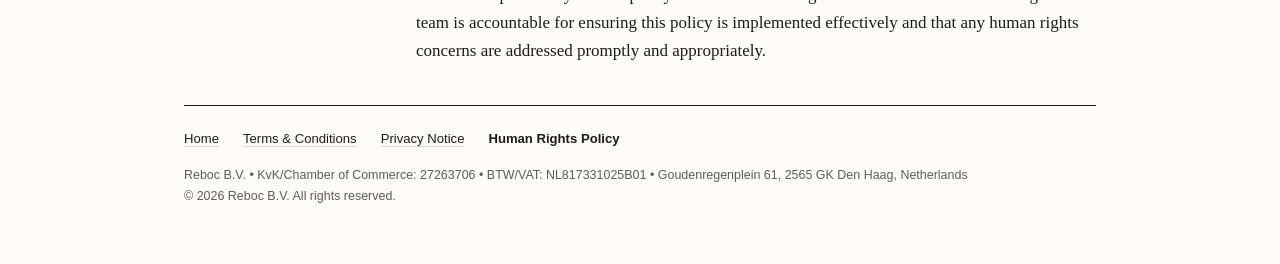
==== commit 8c611eee: "Default to the light scheme, add a day and night switch Night watch was applied automatically to any" ====
--- a/human-rights-policy.html
+++ b/human-rights-policy.html
@@ -7,10 +7,10 @@
     <meta name="description" content="Reboc B.V. Human Rights Policy. Our commitment to respecting human rights, fair labour practices, ethical conduct, and responsible business operations.">
     <meta name="robots" content="index, follow">
     <link rel="canonical" href="https://reboc.nl/human-rights-policy.html">
-    <meta name="color-scheme" content="light dark">
-    <meta name="theme-color" content="#d9ebf4" media="(prefers-color-scheme: light)">
-    <meta name="theme-color" content="#090505" media="(prefers-color-scheme: dark)">
-    <link rel="stylesheet" href="site.css">
+    <meta name="color-scheme" content="light">
+    <meta name="theme-color" content="#d9ebf4">
+    <link rel="stylesheet" href="site.css?v=2">
+    <script src="site.js?v=2"></script>
 </head>
 <body>
     <div class="top"><div class="page">
@@ -25,7 +25,10 @@
                     <svg viewBox="0 0 20 20" aria-hidden="true"><rect width="20" height="20" fill="#0b3d91"/><rect y="4" width="20" height="12" fill="#ffffff"/><rect y="8" width="20" height="4" fill="#c8102e"/></svg>
                 </span>
             </div>
-            <p class="fix">52&deg;04&prime;N 004&deg;16&prime;E<br>The Hague, delivering since 2004</p>
+            <div class="aside">
+                <p class="fix">52&deg;04&prime;N 004&deg;16&prime;E<br>The Hague, delivering since 2004</p>
+                <button type="button" class="watch" role="switch" aria-checked="false" aria-label="Night watch display, red on black" hidden><span class="day">Day</span><span class="dip" aria-hidden="true"></span><span class="night">Night</span></button>
+            </div>
         </header>
         <div class="scale" aria-hidden="true"></div>
         <div class="page-header">
--- a/site.css
+++ b/site.css
@@ -1,12 +1,13 @@
 /* Reboc site styles, shared by all four pages.
-   Light scheme "Admiralty": chart paper, shallow-water blue behind the masthead,
-   magenta for labels as on a sea chart.
-   Dark scheme "Night watch": red on black, like a chart plotter in night mode. */
+   "Admiralty" is the scheme everyone gets: chart paper, shallow-water blue behind
+   the masthead, magenta for labels as on a sea chart.
+   "Night watch" is red on black, like a chart plotter in night mode. It is never
+   chosen automatically; the switch in the masthead turns it on (see site.js). */
 
 *, *::before, *::after { margin: 0; padding: 0; box-sizing: border-box; }
 
 :root {
-    color-scheme: light dark;
+    color-scheme: light;
     --paper: #fcfbf7;
     --ink: #1c1c1c;
     --muted: #5d5d5d;
@@ -21,22 +22,21 @@
     --mono: ui-monospace, "SF Mono", Menlo, Consolas, monospace;
 }
 
-@media (prefers-color-scheme: dark) {
-    :root {
-        --paper: #090505;
-        --ink: #f25a45;
-        --muted: #d84c3a;
-        --rule: #3b1612;
-        --accent: #ff7a66;
-        --label: #d84c3a;
-        --wash: transparent;
-        --port: #f25a45;
-        --starboard: #f25a45;
-    }
-    .flags { filter: grayscale(1) sepia(1) saturate(6) hue-rotate(-35deg) brightness(0.75); }
-    /* Red is the only colour at night, so starboard is told apart by shape. */
-    .sides div + div h3::before { background: transparent; box-shadow: inset 0 0 0 2px var(--starboard); }
+html[data-theme="night"] {
+    color-scheme: dark;
+    --paper: #090505;
+    --ink: #f25a45;
+    --muted: #d84c3a;
+    --rule: #3b1612;
+    --accent: #ff7a66;
+    --label: #d84c3a;
+    --wash: transparent;
+    --port: #f25a45;
+    --starboard: #f25a45;
 }
+html[data-theme="night"] .flags { filter: grayscale(1) sepia(1) saturate(6) hue-rotate(-35deg) brightness(0.75); }
+/* Red is the only colour at night, so starboard is told apart by shape. */
+html[data-theme="night"] .sides div + div h3::before { background: transparent; box-shadow: inset 0 0 0 2px var(--starboard); }
 
 html { -webkit-text-size-adjust: 100%; }
 
@@ -62,6 +62,19 @@
 .flags { display: flex; gap: 4px; margin-top: 0.7rem; }
 .flags svg { width: 17px; height: 17px; display: block; }
 .fix { font-family: var(--mono); font-size: 0.75rem; line-height: 1.6; color: var(--muted); text-align: right; letter-spacing: 0.02em; }
+
+/* Day and night switch, drawn as a small panel DIP switch */
+.aside { display: flex; flex-direction: column; align-items: flex-end; gap: 0.3rem; }
+.watch { display: inline-flex; align-items: center; gap: 0.5rem; padding: 0.3rem 0; background: none; border: 0; cursor: pointer; font-family: var(--mono); font-size: 0.68rem; letter-spacing: 0.1em; text-transform: uppercase; color: var(--muted); }
+.watch[hidden] { display: none; }
+.watch:focus-visible { outline: 2px solid var(--ink); outline-offset: 3px; }
+.dip { position: relative; width: 1.9rem; height: 1rem; border: 1px solid var(--ink); background: var(--paper); }
+.dip::after { content: ''; position: absolute; top: 2px; bottom: 2px; left: 2px; width: 0.7rem; background: var(--ink); transition: transform 0.15s ease; }
+html[data-theme="night"] .dip::after { transform: translateX(calc(1.9rem - 0.7rem - 6px)); }
+.watch .day { color: var(--ink); font-weight: 700; }
+html[data-theme="night"] .watch .day { color: var(--muted); font-weight: 400; }
+html[data-theme="night"] .watch .night { color: var(--ink); font-weight: 700; }
+@media (prefers-reduced-motion: reduce) { .dip::after { transition: none; } }
 
 /* The rule under the masthead is drawn as the scale border of a sea chart. */
 .scale {
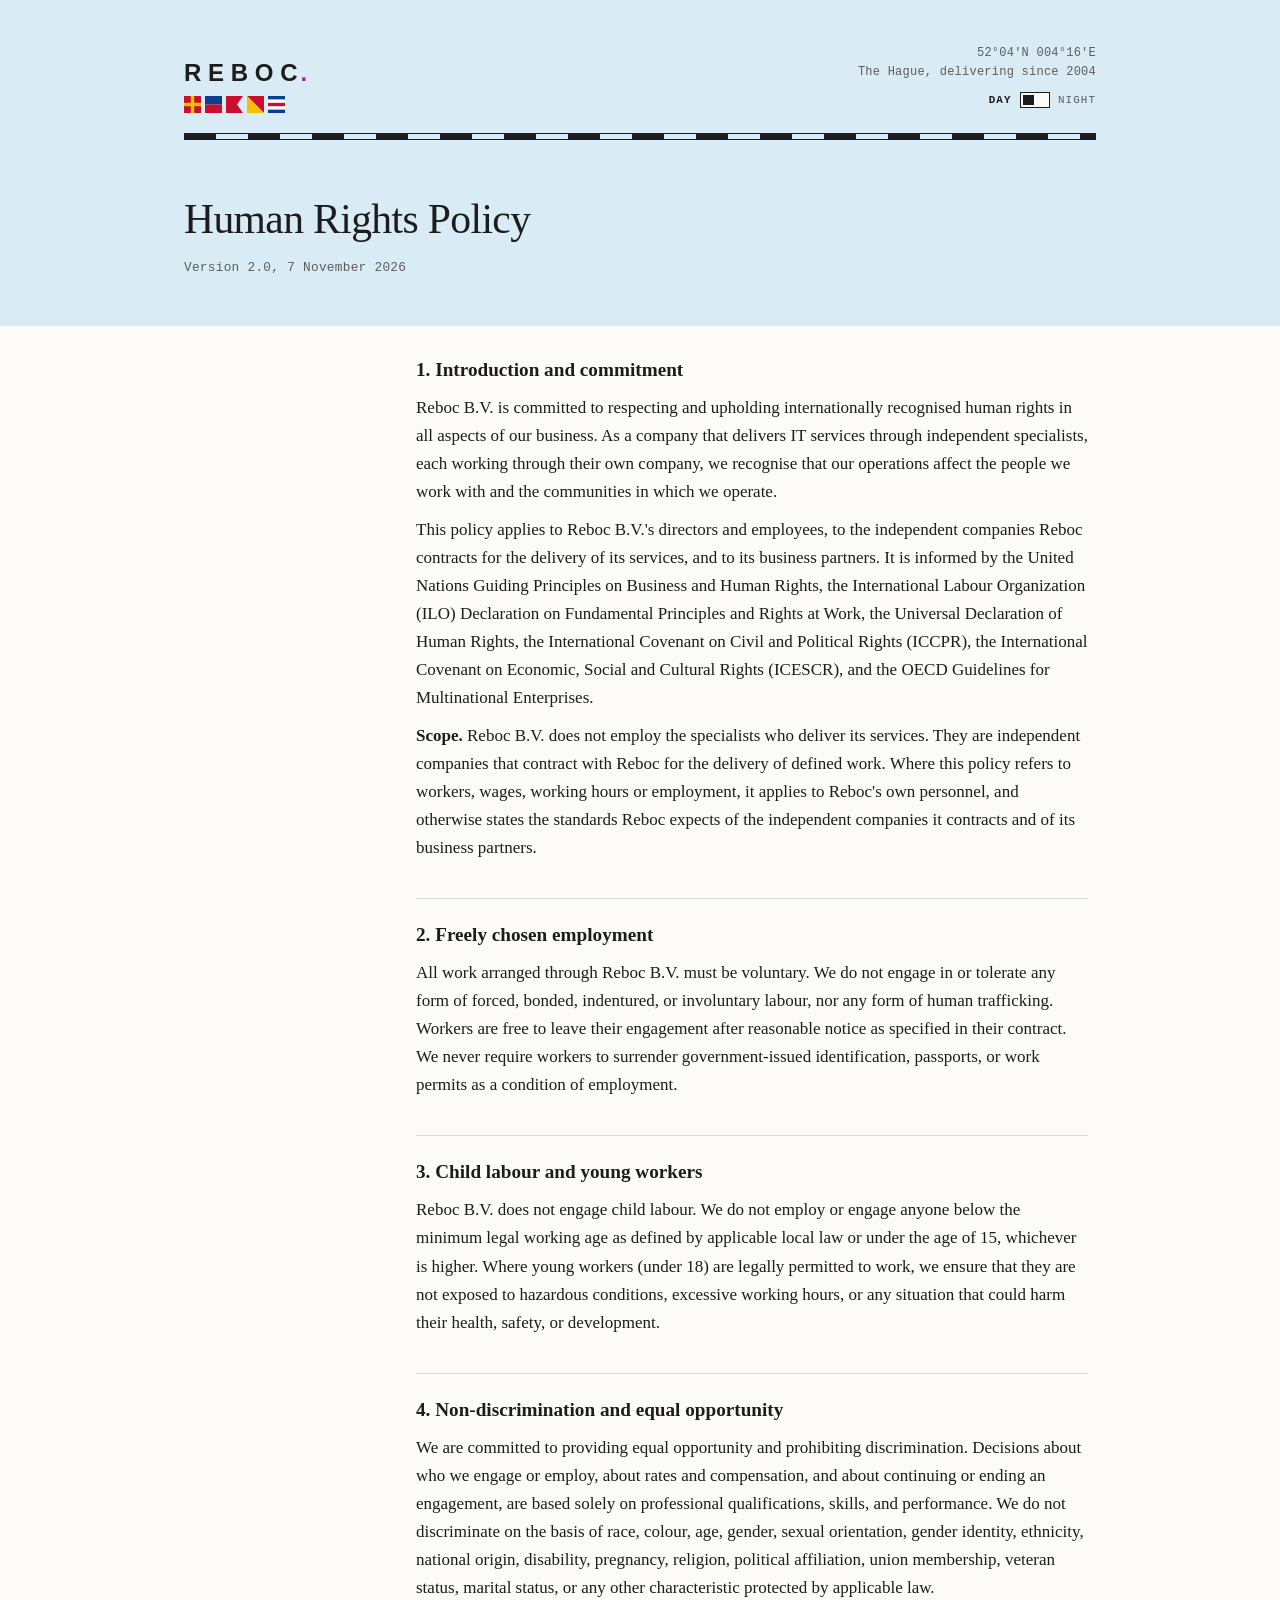
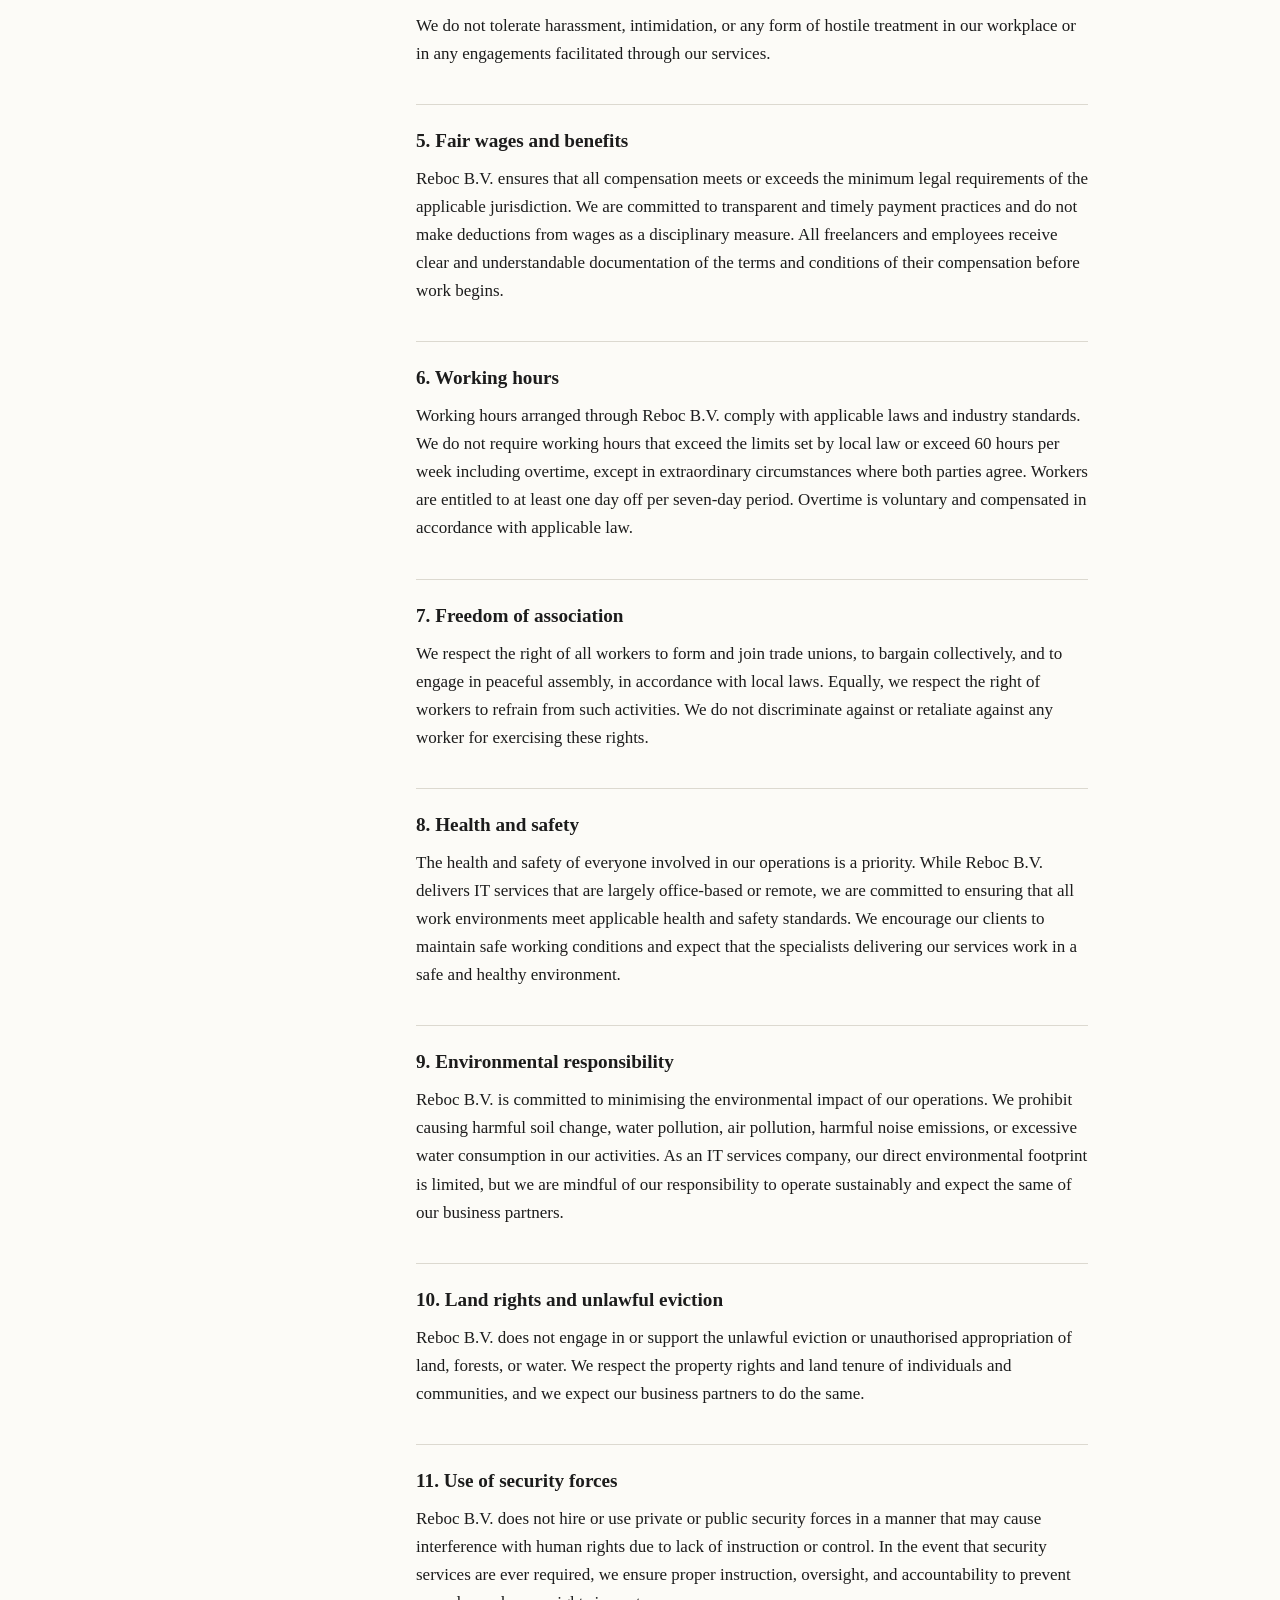
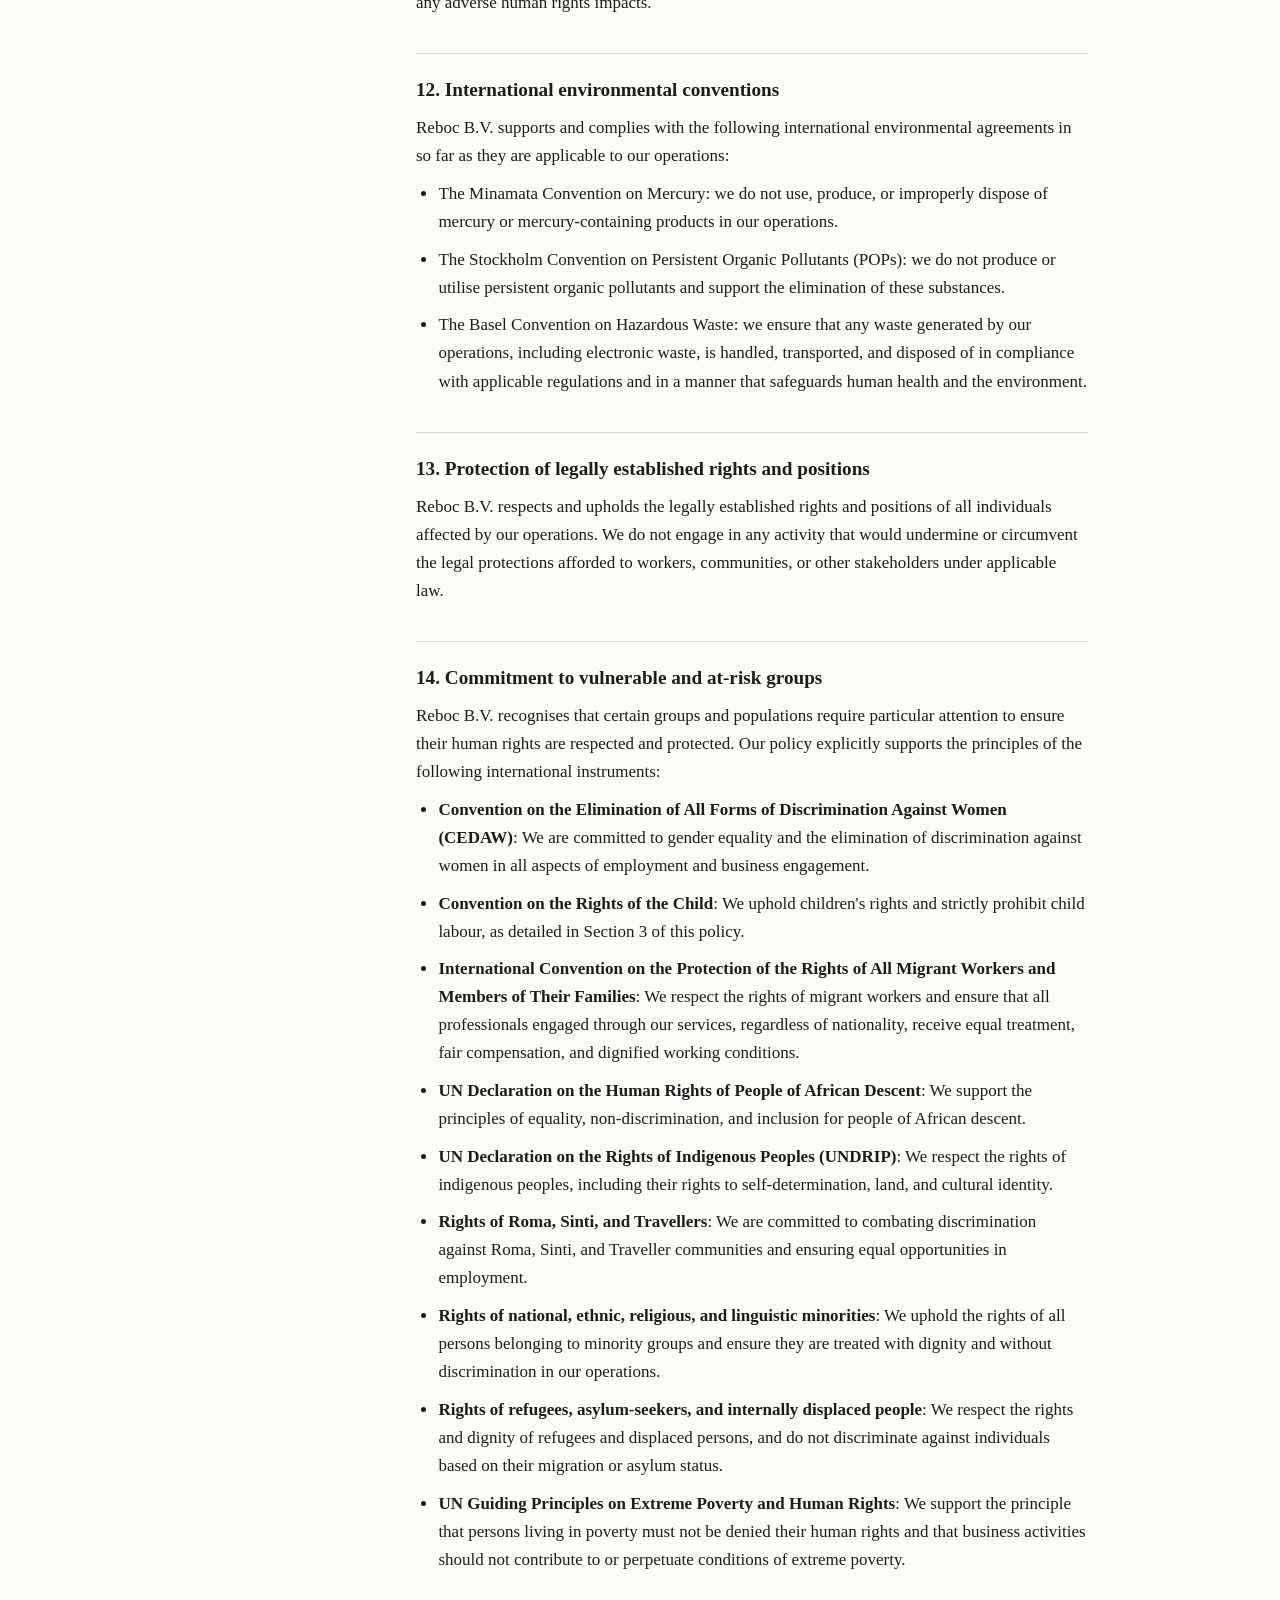
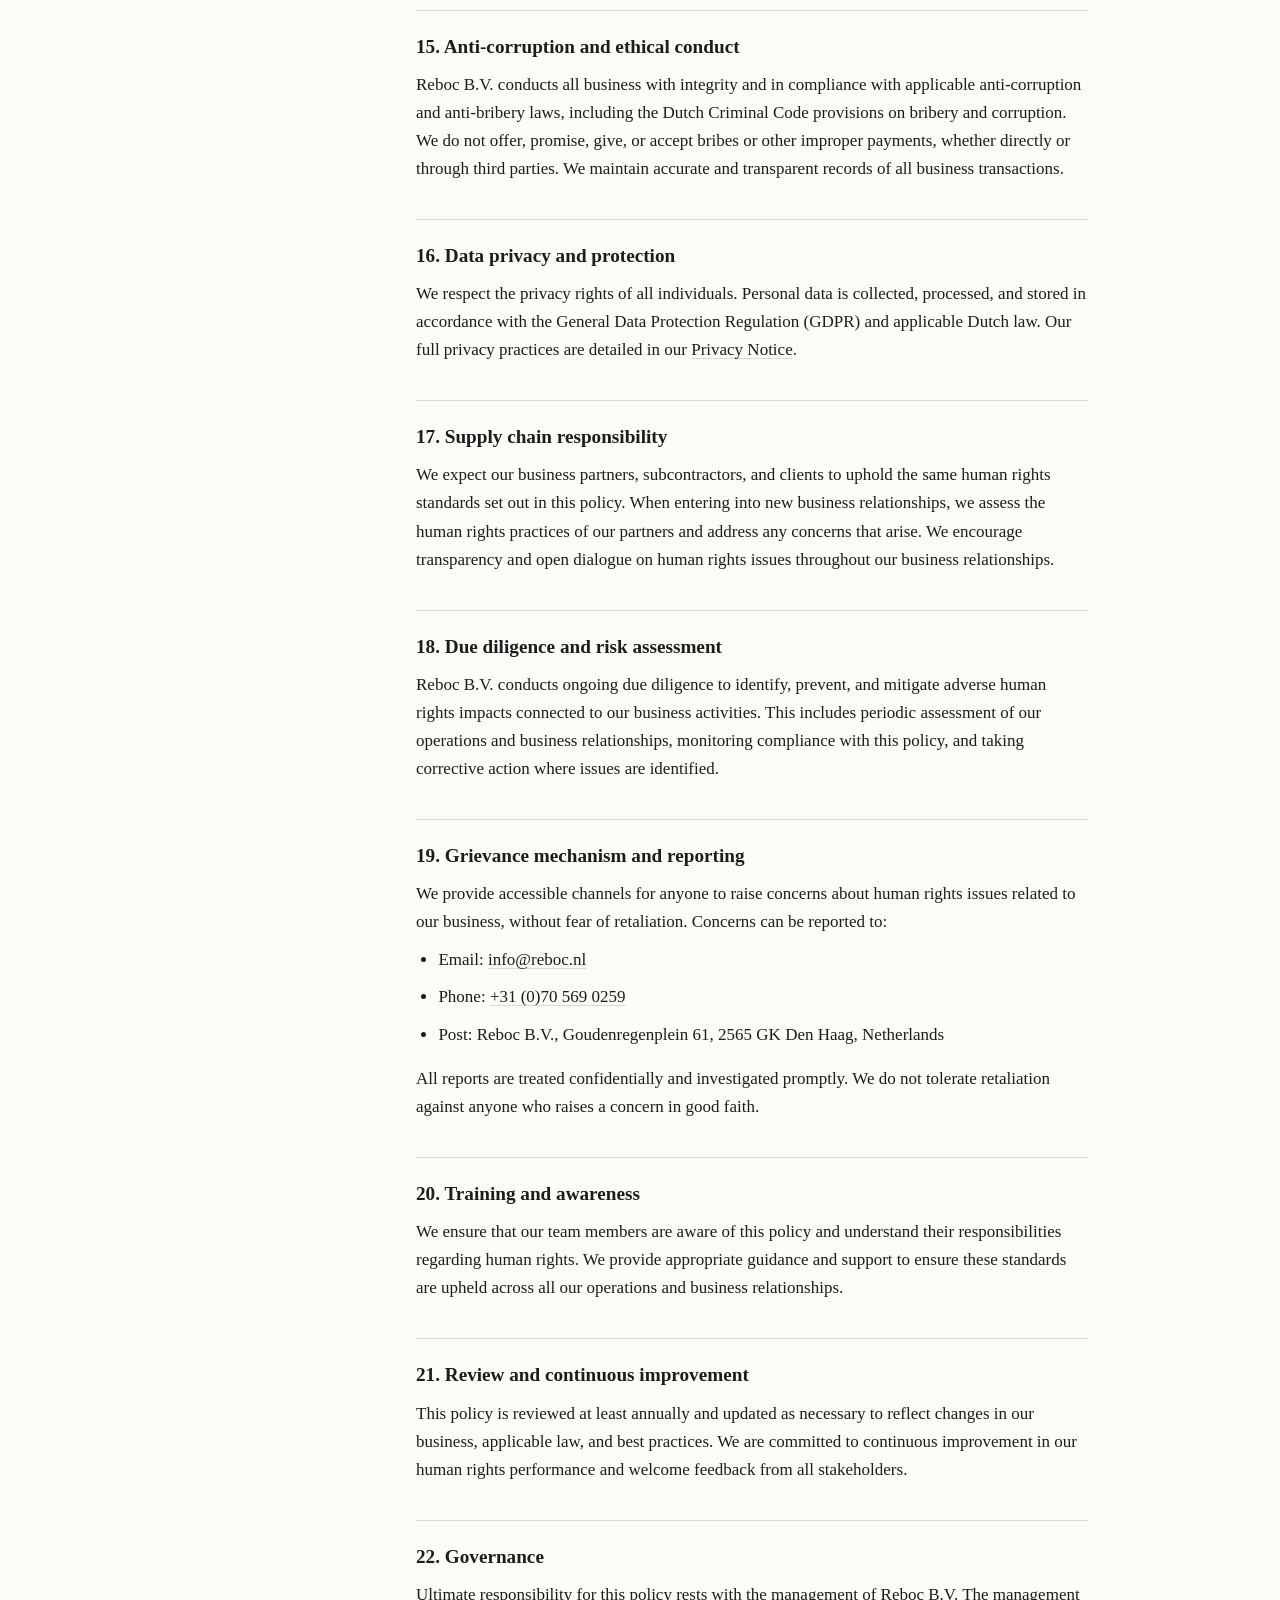
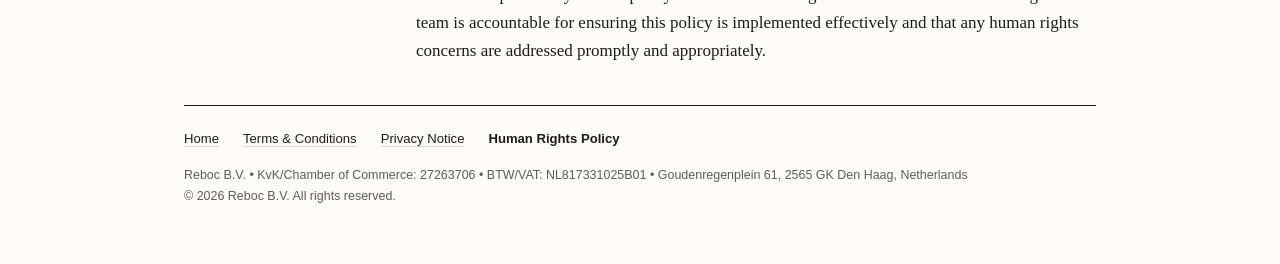
==== commit 9f92629e: "Bring back the dot after the wordmark The old site set REBOC with a coloured full stop. It returns i" ====
--- a/human-rights-policy.html
+++ b/human-rights-policy.html
@@ -9,20 +9,20 @@
     <link rel="canonical" href="https://reboc.nl/human-rights-policy.html">
     <meta name="color-scheme" content="light">
     <meta name="theme-color" content="#d9ebf4">
-    <link rel="stylesheet" href="site.css?v=2">
-    <script src="site.js?v=2"></script>
+    <link rel="stylesheet" href="site.css?v=6">
+    <script src="site.js?v=4"></script>
 </head>
 <body>
     <div class="top"><div class="page">
         <header class="mast">
             <div>
-                <a class="word" href="index.html" aria-label="Reboc, home">REBOC</a>
+                <a class="word" href="index.html" aria-label="Reboc, home">REBOC<span class="dot" aria-hidden="true">.</span></a>
                 <span class="flags" role="img" aria-label="Reboc, spelled in international maritime signal flags">
-                    <svg viewBox="0 0 20 20" aria-hidden="true"><rect width="20" height="20" fill="#c8102e"/><rect x="8" width="4" height="20" fill="#f2c100"/><rect y="8" width="20" height="4" fill="#f2c100"/></svg>
-                    <svg viewBox="0 0 20 20" aria-hidden="true"><rect width="20" height="10" fill="#0b3d91"/><rect y="10" width="20" height="10" fill="#c8102e"/></svg>
-                    <svg viewBox="0 0 20 20" aria-hidden="true"><polygon points="0,0 20,0 13,10 20,20 0,20" fill="#c8102e"/></svg>
-                    <svg viewBox="0 0 20 20" aria-hidden="true"><polygon points="0,0 20,0 20,20" fill="#c8102e"/><polygon points="0,0 20,20 0,20" fill="#f2c100"/></svg>
-                    <svg viewBox="0 0 20 20" aria-hidden="true"><rect width="20" height="20" fill="#0b3d91"/><rect y="4" width="20" height="12" fill="#ffffff"/><rect y="8" width="20" height="4" fill="#c8102e"/></svg>
+                    <span class="flag" data-name="R · Romeo"><svg viewBox="0 0 20 20" aria-hidden="true"><rect width="20" height="20" fill="#c8102e"/><rect x="8" width="4" height="20" fill="#f2c100"/><rect y="8" width="20" height="4" fill="#f2c100"/></svg></span>
+                    <span class="flag" data-name="E · Echo"><svg viewBox="0 0 20 20" aria-hidden="true"><rect width="20" height="10" fill="#0b3d91"/><rect y="10" width="20" height="10" fill="#c8102e"/></svg></span>
+                    <span class="flag" data-name="B · Bravo"><svg viewBox="0 0 20 20" aria-hidden="true"><polygon points="0,0 20,0 13,10 20,20 0,20" fill="#c8102e"/></svg></span>
+                    <span class="flag" data-name="O · Oscar"><svg viewBox="0 0 20 20" aria-hidden="true"><polygon points="0,0 20,0 20,20" fill="#c8102e"/><polygon points="0,0 20,20 0,20" fill="#f2c100"/></svg></span>
+                    <span class="flag" data-name="C · Charlie"><svg viewBox="0 0 20 20" aria-hidden="true"><rect width="20" height="20" fill="#0b3d91"/><rect y="4" width="20" height="12" fill="#ffffff"/><rect y="8" width="20" height="4" fill="#c8102e"/></svg></span>
                 </span>
             </div>
             <div class="aside">
--- a/site.css
+++ b/site.css
@@ -34,11 +34,12 @@
     --port: #f25a45;
     --starboard: #f25a45;
 }
-html[data-theme="night"] .flags { filter: grayscale(1) sepia(1) saturate(6) hue-rotate(-35deg) brightness(0.75); }
+html[data-theme="night"] .flags svg { filter: grayscale(1) sepia(1) saturate(6) hue-rotate(-35deg) brightness(0.75); }
 /* Red is the only colour at night, so starboard is told apart by shape. */
 html[data-theme="night"] .sides div + div h3::before { background: transparent; box-shadow: inset 0 0 0 2px var(--starboard); }
 
-html { -webkit-text-size-adjust: 100%; }
+html { -webkit-text-size-adjust: 100%; scroll-behavior: smooth; }
+@media (prefers-reduced-motion: reduce) { html { scroll-behavior: auto; } }
 
 body {
     background: var(--paper);
@@ -59,8 +60,14 @@
 /* Masthead */
 .mast { display: flex; justify-content: space-between; align-items: flex-end; gap: 1.5rem; padding: 2.75rem 0 1.25rem; }
 .word { font-family: var(--sans); font-weight: 800; font-size: 1.5rem; letter-spacing: 0.28em; line-height: 1; display: block; text-decoration: none; }
+/* The full stop after the wordmark, in the label colour. Pulled in so the letterspacing
+   of the wordmark does not leave it stranded. */
+.word .dot { color: var(--label); margin-left: -0.16em; letter-spacing: 0; }
 .flags { display: flex; gap: 4px; margin-top: 0.7rem; }
 .flags svg { width: 17px; height: 17px; display: block; }
+/* Hovering a flag names its letter in the phonetic alphabet. */
+.flag { position: relative; display: block; }
+.flag:hover::after { content: attr(data-name); position: absolute; left: 0; top: calc(100% + 4px); font-family: var(--mono); font-size: 0.62rem; letter-spacing: 0.08em; text-transform: uppercase; white-space: nowrap; color: var(--ink); pointer-events: none; }
 .fix { font-family: var(--mono); font-size: 0.75rem; line-height: 1.6; color: var(--muted); text-align: right; letter-spacing: 0.02em; }
 
 /* Day and night switch, drawn as a small panel DIP switch */
@@ -83,6 +90,19 @@
     border-bottom: 1px solid var(--ink);
     background: repeating-linear-gradient(90deg, var(--ink) 0 2rem, transparent 2rem 4rem);
 }
+
+/* Home: the scale stays in view as the section menu. Each label hangs from its own
+   graduation mark, and a marker on the scale shows the section being read. */
+.strip { position: sticky; top: 0; z-index: 5; padding-top: 0.6rem; background: var(--wash); }
+html[data-theme="night"] .strip { background: var(--paper); }
+.jump { display: grid; grid-template-columns: repeat(5, 1fr); }
+.jump a { position: relative; padding: 0.75rem 0.5rem 0.7rem 0.55rem; font-family: var(--mono); font-size: 0.68rem; letter-spacing: 0.1em; text-transform: uppercase; text-decoration: none; color: var(--ink); }
+.jump a::before { content: ''; position: absolute; left: 0; top: 0; height: 0.55rem; border-left: 1px solid var(--ink); }
+.jump a:hover { color: var(--accent); }
+.jump a.here { color: var(--accent); font-weight: 700; }
+.jump a.here::before { left: -0.32rem; top: 0.08rem; height: 0; border-left: 0.32rem solid transparent; border-right: 0.32rem solid transparent; border-bottom: 0.5rem solid var(--accent); }
+.jump .short { display: none; }
+main section[id] { scroll-margin-top: 4.25rem; }
 
 /* Home: opening statement */
 .lead { padding: 4.5rem 0 4rem; max-width: 44rem; }
@@ -137,6 +157,9 @@
 .send { font-family: var(--sans); font-size: 0.78rem; font-weight: 700; letter-spacing: 0.14em; text-transform: uppercase; color: var(--paper); background: var(--ink); border: 0; padding: 0.8rem 1.5rem; cursor: pointer; }
 .send:hover { background: var(--accent); }
 .send:focus-visible { outline: 2px solid var(--ink); outline-offset: 3px; }
+.send[disabled] { opacity: 0.6; cursor: default; }
+.trap { display: none; }
+.form-status { margin-top: 0.9rem; font-family: var(--sans); font-size: 0.85rem; min-height: 1.4em; }
 
 /* Document pages: Terms, Privacy Notice, Human Rights Policy */
 .page-header { padding: 3.5rem 0 3rem; }
@@ -169,6 +192,9 @@
     .row { grid-template-columns: 1fr; gap: 0.9rem; padding: 1.9rem 0; }
     .sides { grid-template-columns: 1fr; gap: 1.75rem; }
     .form .pair { grid-template-columns: 1fr; gap: 0; }
+    .jump .long { display: none; }
+    .jump .short { display: inline; }
+    .jump a { padding-left: 0.4rem; padding-right: 0; font-size: 0.64rem; letter-spacing: 0.06em; }
 }
 
 @media print {
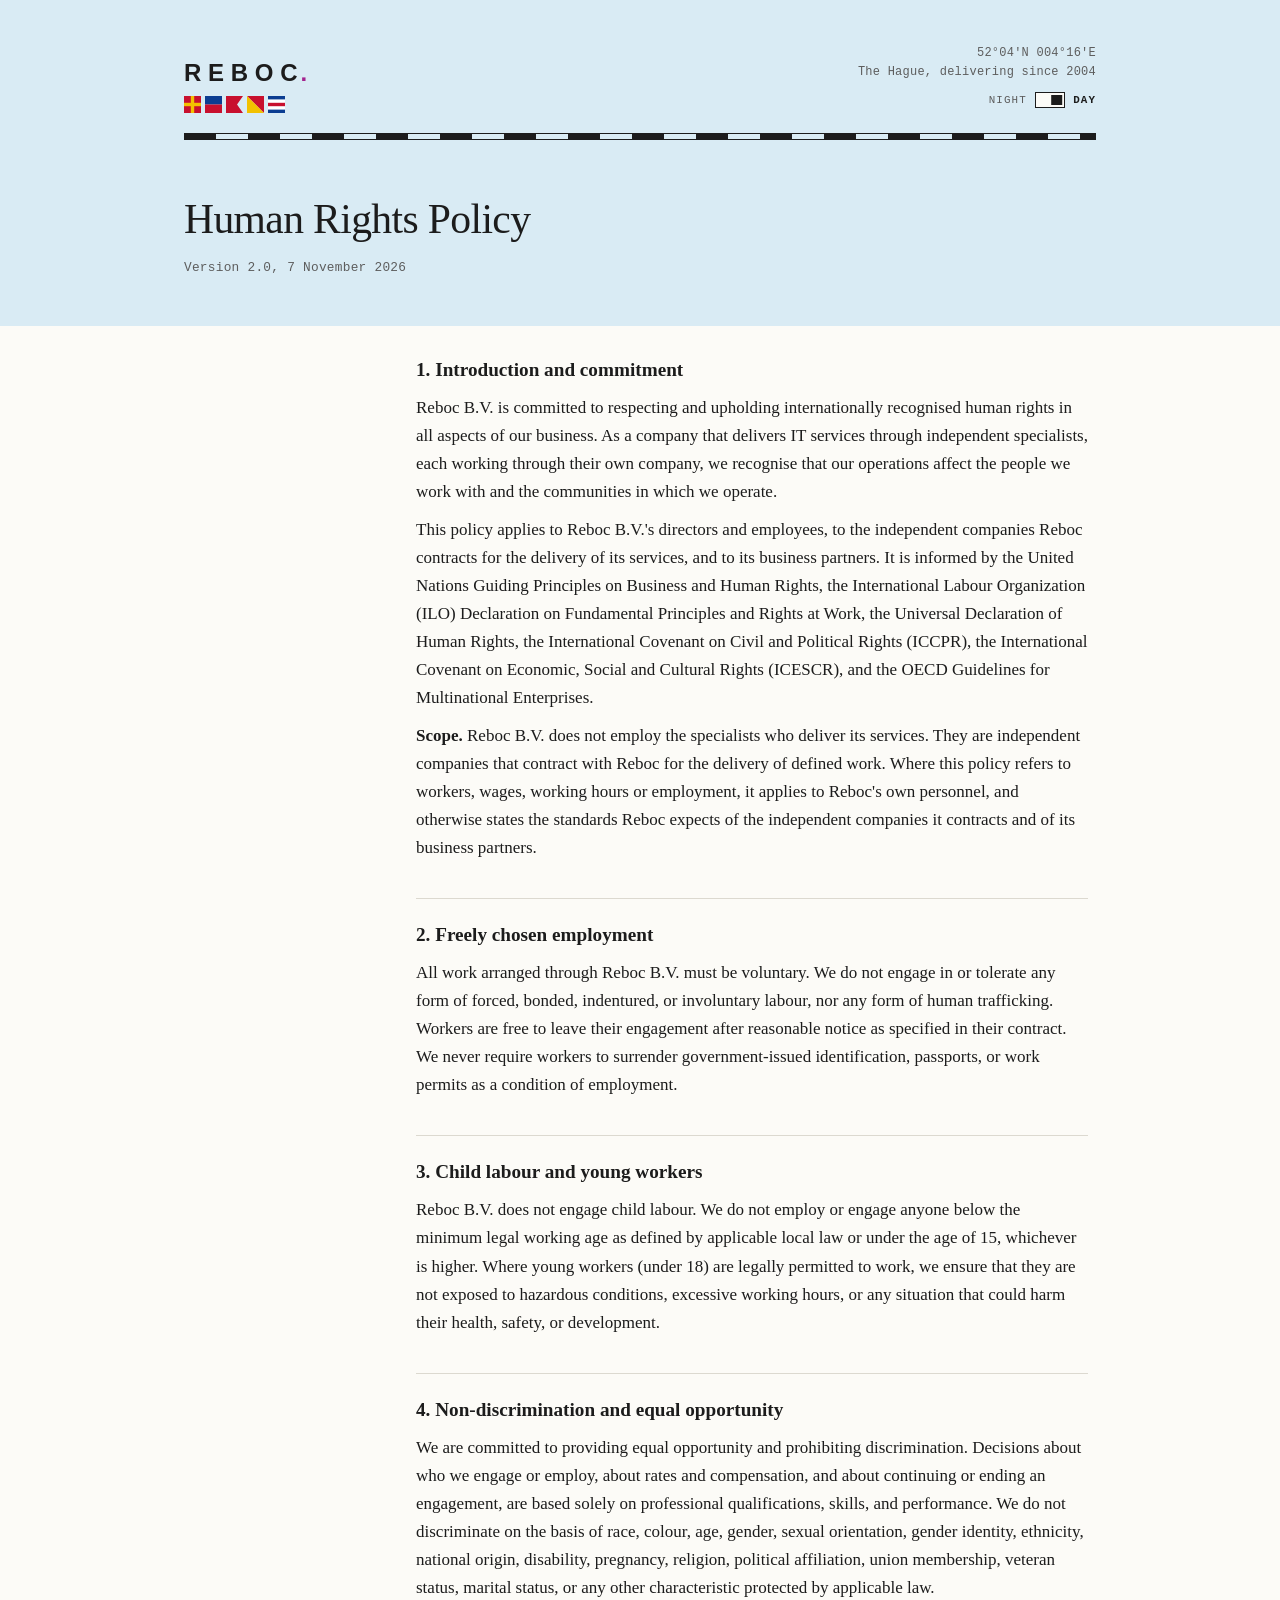
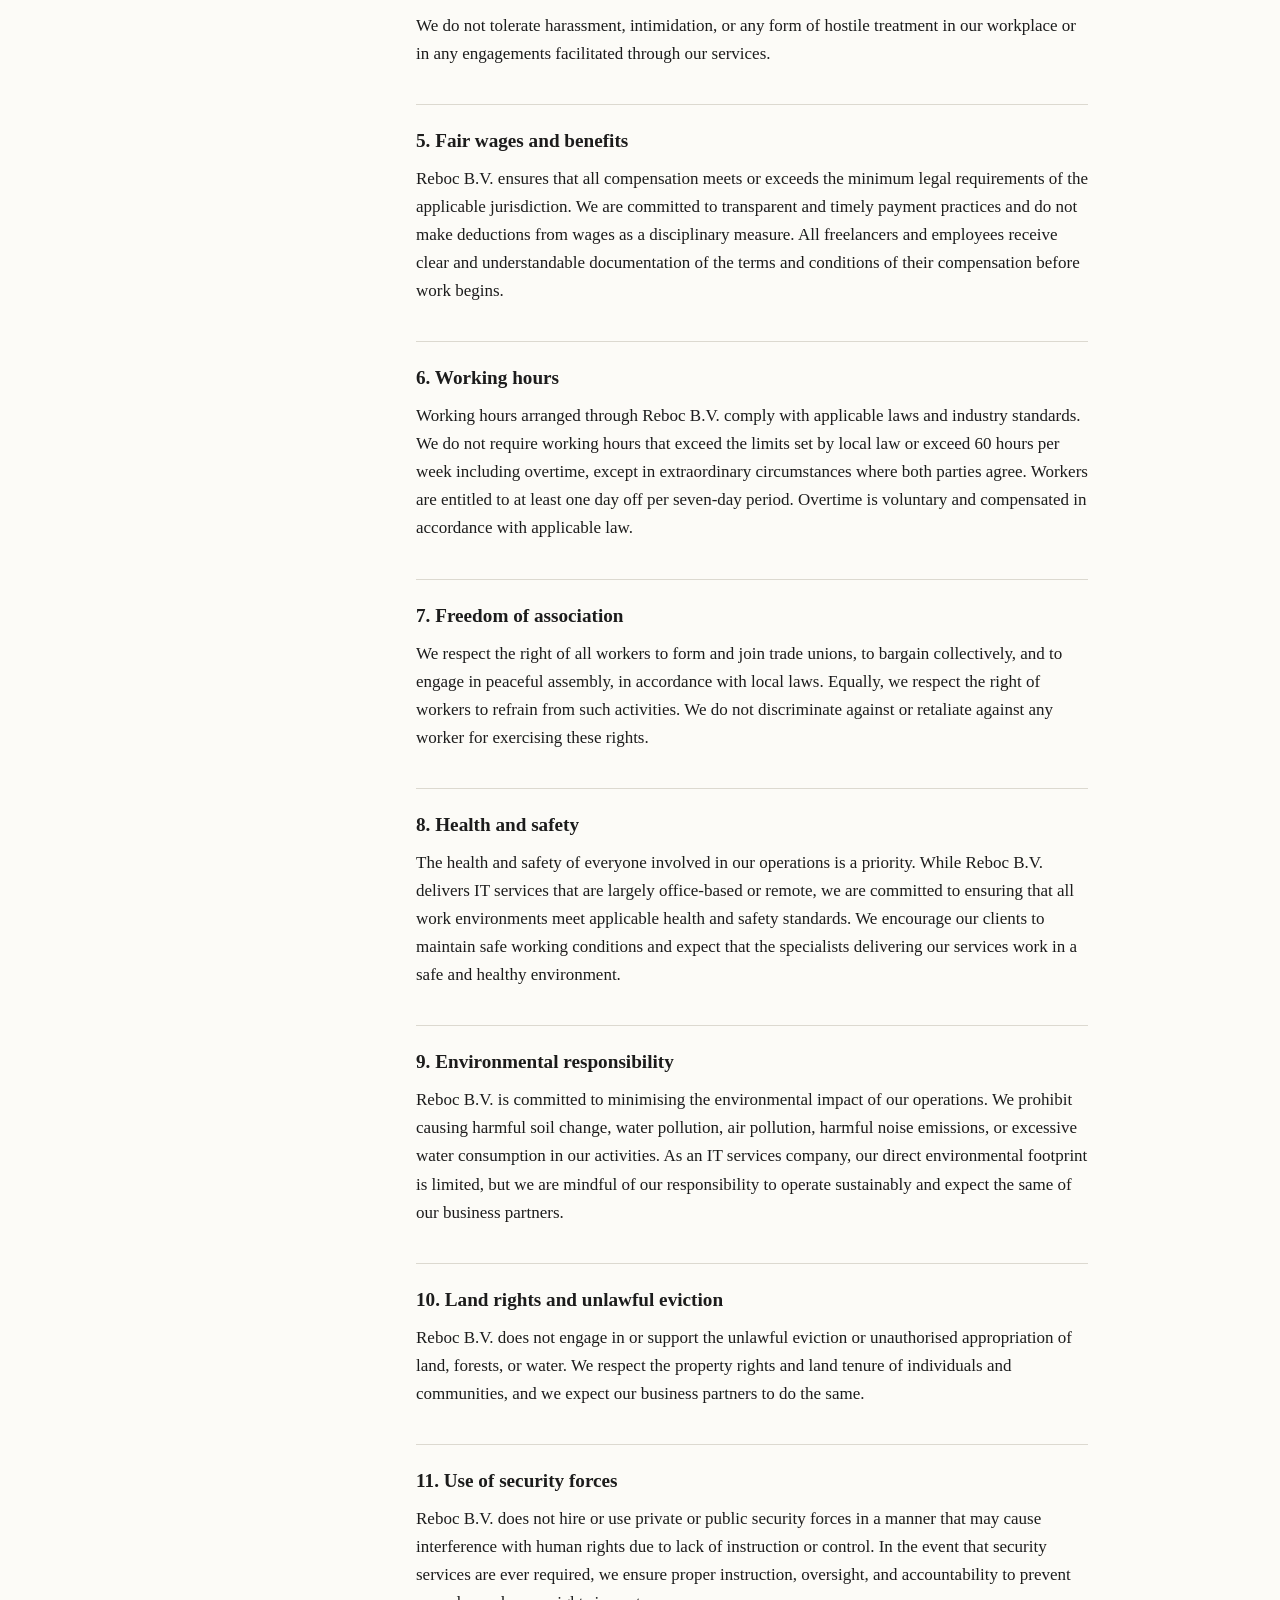
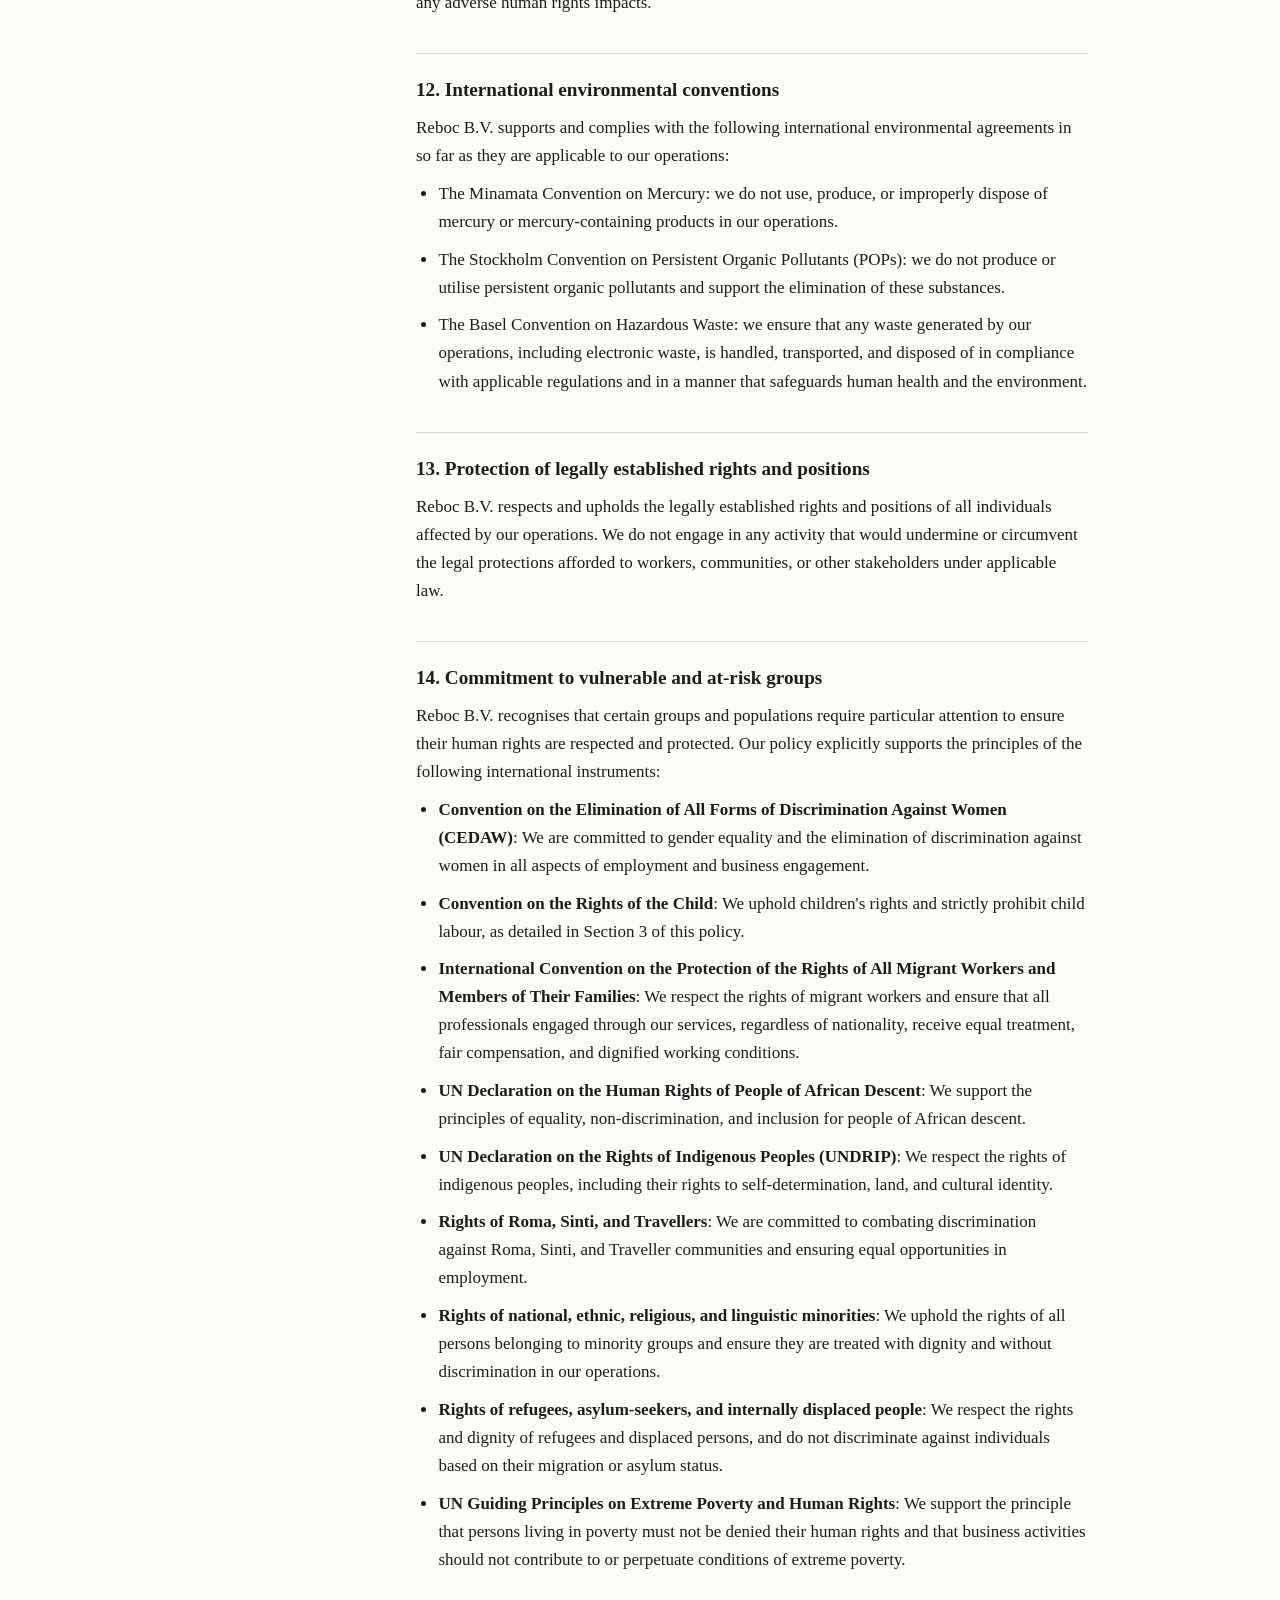
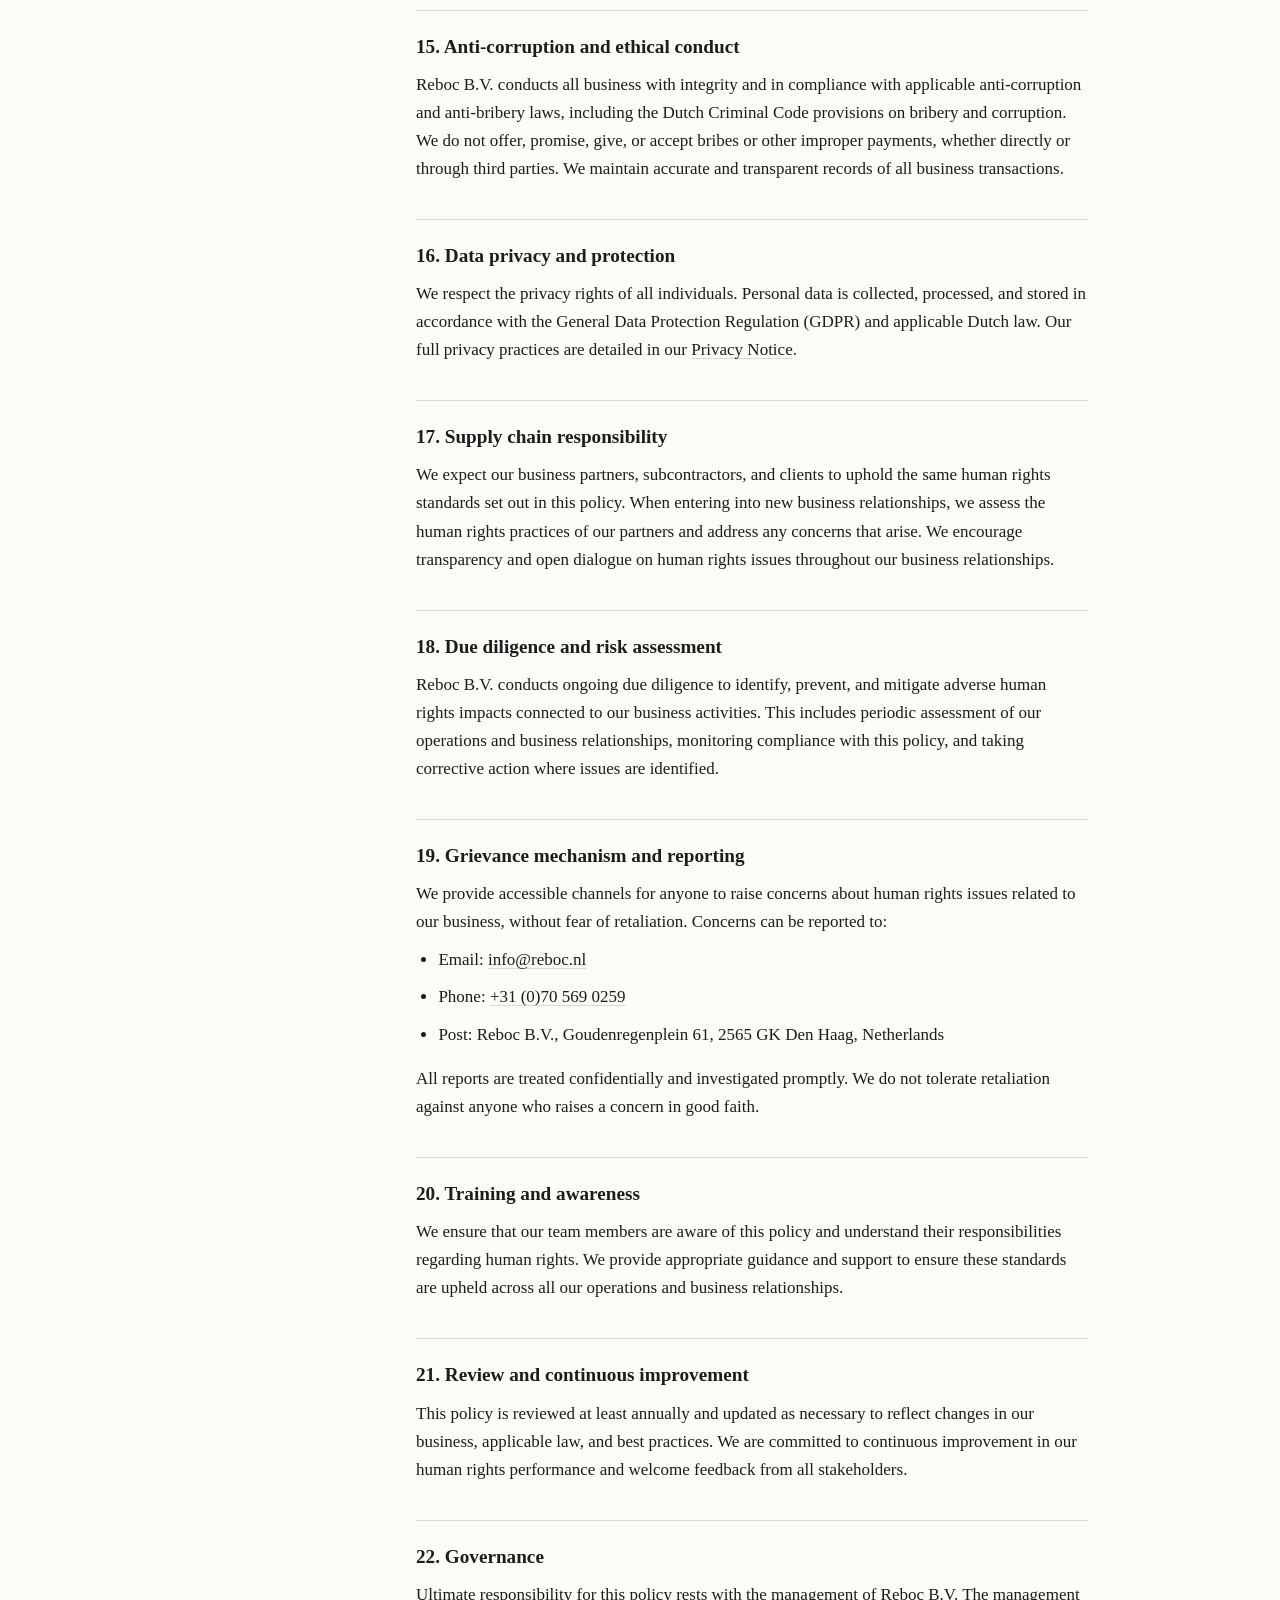
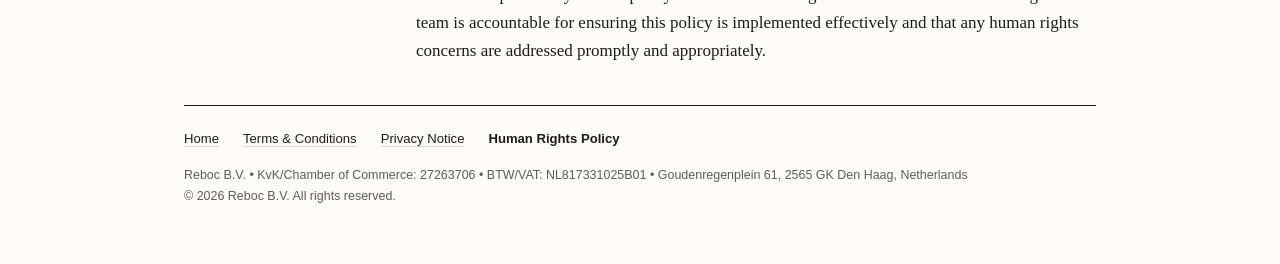
==== commit e5f84b97: "Put night on the left and day on the right of the switch The switch read DAY on the left and NIGHT o" ====
--- a/human-rights-policy.html
+++ b/human-rights-policy.html
@@ -9,7 +9,7 @@
     <link rel="canonical" href="https://reboc.nl/human-rights-policy.html">
     <meta name="color-scheme" content="light">
     <meta name="theme-color" content="#d9ebf4">
-    <link rel="stylesheet" href="site.css?v=6">
+    <link rel="stylesheet" href="site.css?v=7">
     <script src="site.js?v=4"></script>
 </head>
 <body>
@@ -27,7 +27,7 @@
             </div>
             <div class="aside">
                 <p class="fix">52&deg;04&prime;N 004&deg;16&prime;E<br>The Hague, delivering since 2004</p>
-                <button type="button" class="watch" role="switch" aria-checked="false" aria-label="Night watch display, red on black" hidden><span class="day">Day</span><span class="dip" aria-hidden="true"></span><span class="night">Night</span></button>
+                <button type="button" class="watch" role="switch" aria-checked="false" aria-label="Night watch display, red on black" hidden><span class="night">Night</span><span class="dip" aria-hidden="true"></span><span class="day">Day</span></button>
             </div>
         </header>
         <div class="scale" aria-hidden="true"></div>
--- a/site.css
+++ b/site.css
@@ -70,14 +70,15 @@
 .flag:hover::after { content: attr(data-name); position: absolute; left: 0; top: calc(100% + 4px); font-family: var(--mono); font-size: 0.62rem; letter-spacing: 0.08em; text-transform: uppercase; white-space: nowrap; color: var(--ink); pointer-events: none; }
 .fix { font-family: var(--mono); font-size: 0.75rem; line-height: 1.6; color: var(--muted); text-align: right; letter-spacing: 0.02em; }
 
-/* Day and night switch, drawn as a small panel DIP switch */
+/* Day and night switch, drawn as a small panel DIP switch. Night is on the left, day on
+   the right, and the block sits beside the one that is on. */
 .aside { display: flex; flex-direction: column; align-items: flex-end; gap: 0.3rem; }
 .watch { display: inline-flex; align-items: center; gap: 0.5rem; padding: 0.3rem 0; background: none; border: 0; cursor: pointer; font-family: var(--mono); font-size: 0.68rem; letter-spacing: 0.1em; text-transform: uppercase; color: var(--muted); }
 .watch[hidden] { display: none; }
 .watch:focus-visible { outline: 2px solid var(--ink); outline-offset: 3px; }
 .dip { position: relative; width: 1.9rem; height: 1rem; border: 1px solid var(--ink); background: var(--paper); }
-.dip::after { content: ''; position: absolute; top: 2px; bottom: 2px; left: 2px; width: 0.7rem; background: var(--ink); transition: transform 0.15s ease; }
-html[data-theme="night"] .dip::after { transform: translateX(calc(1.9rem - 0.7rem - 6px)); }
+.dip::after { content: ''; position: absolute; top: 2px; bottom: 2px; left: 2px; width: 0.7rem; background: var(--ink); transform: translateX(calc(1.9rem - 0.7rem - 6px)); transition: transform 0.15s ease; }
+html[data-theme="night"] .dip::after { transform: none; }
 .watch .day { color: var(--ink); font-weight: 700; }
 html[data-theme="night"] .watch .day { color: var(--muted); font-weight: 400; }
 html[data-theme="night"] .watch .night { color: var(--ink); font-weight: 700; }
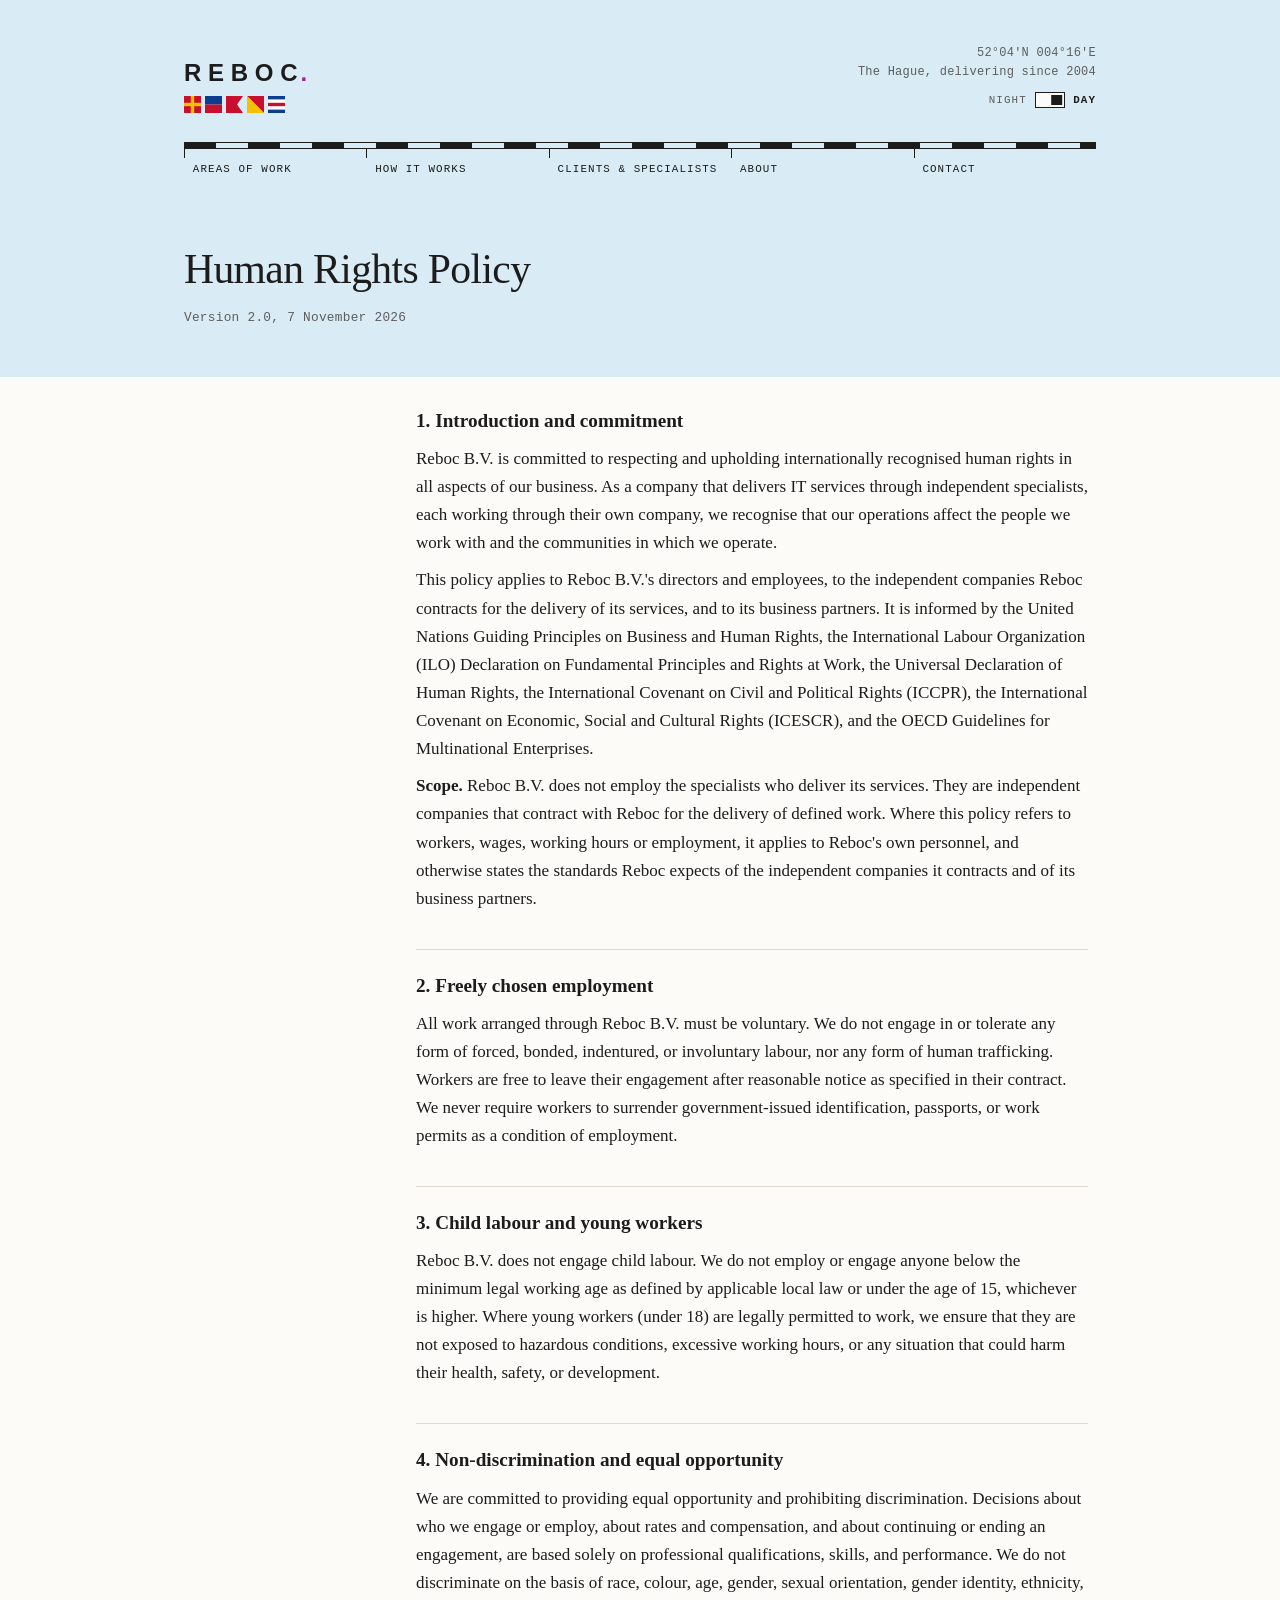
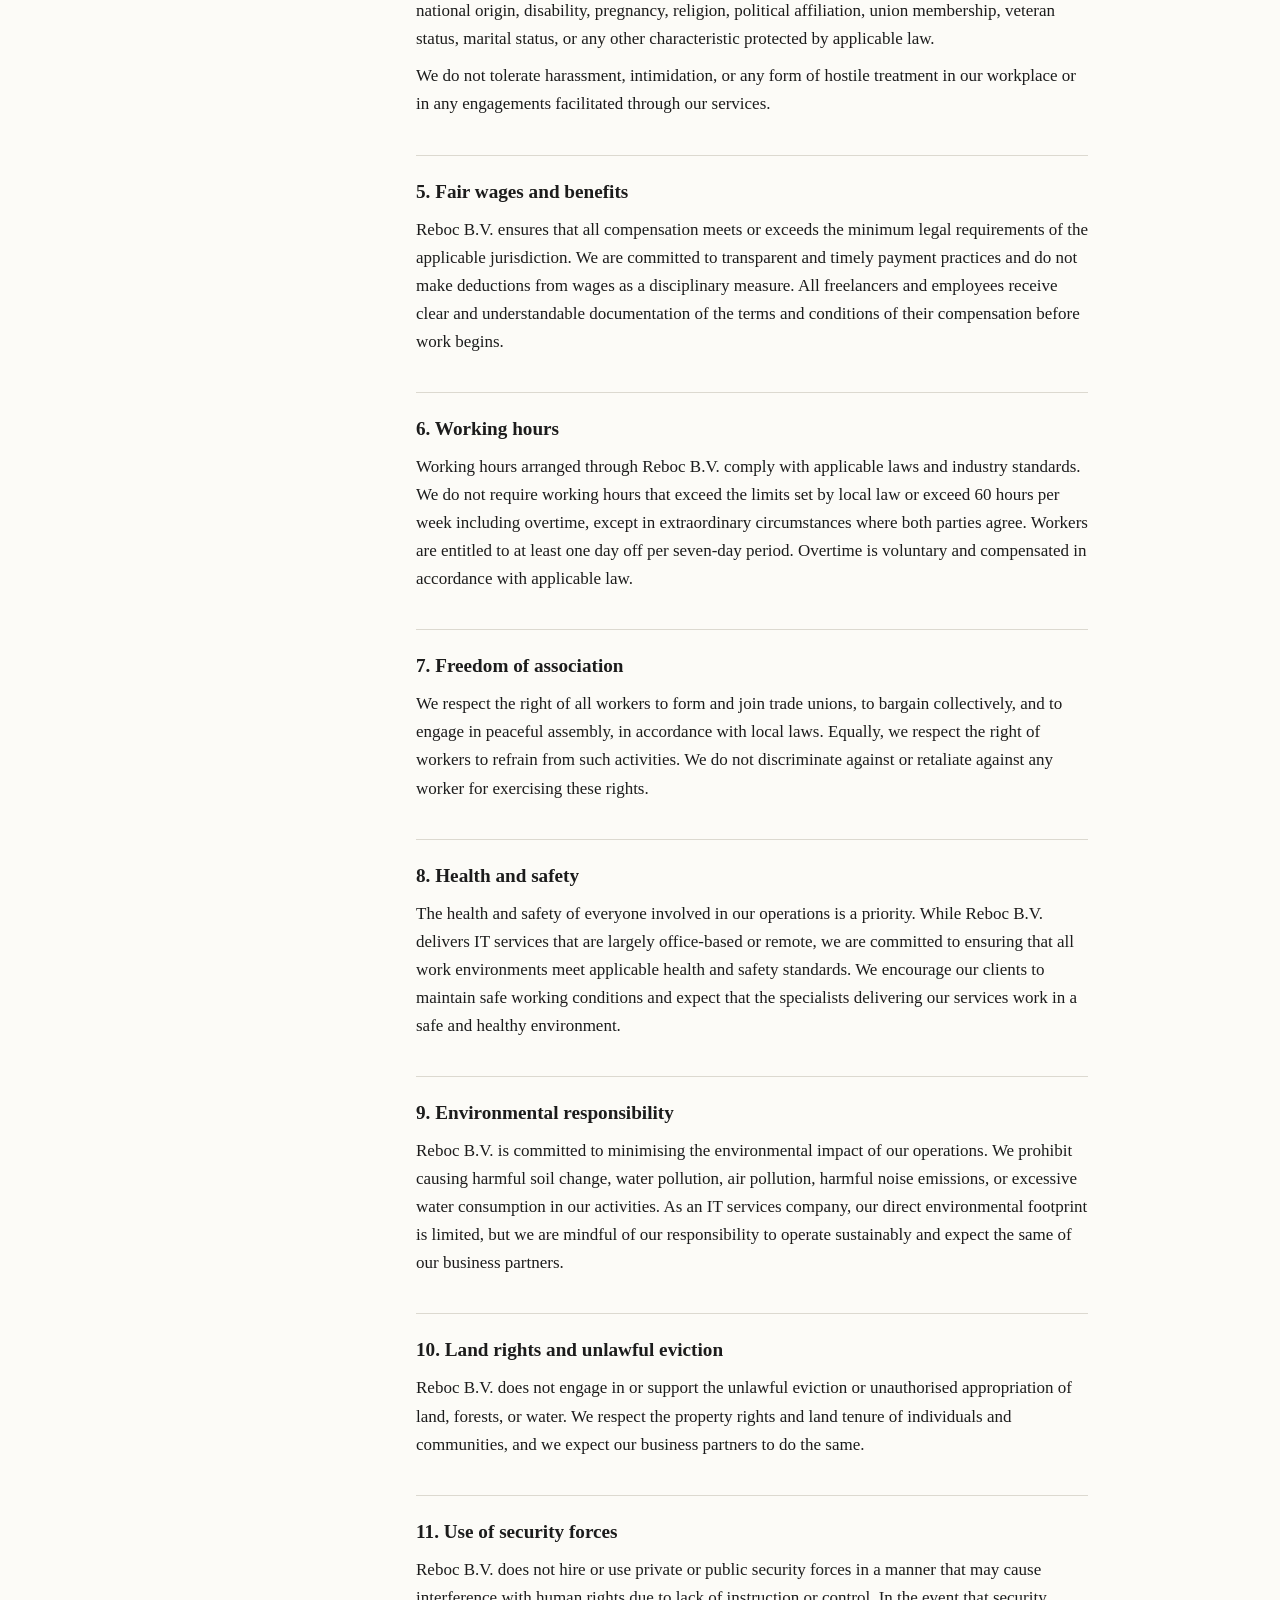
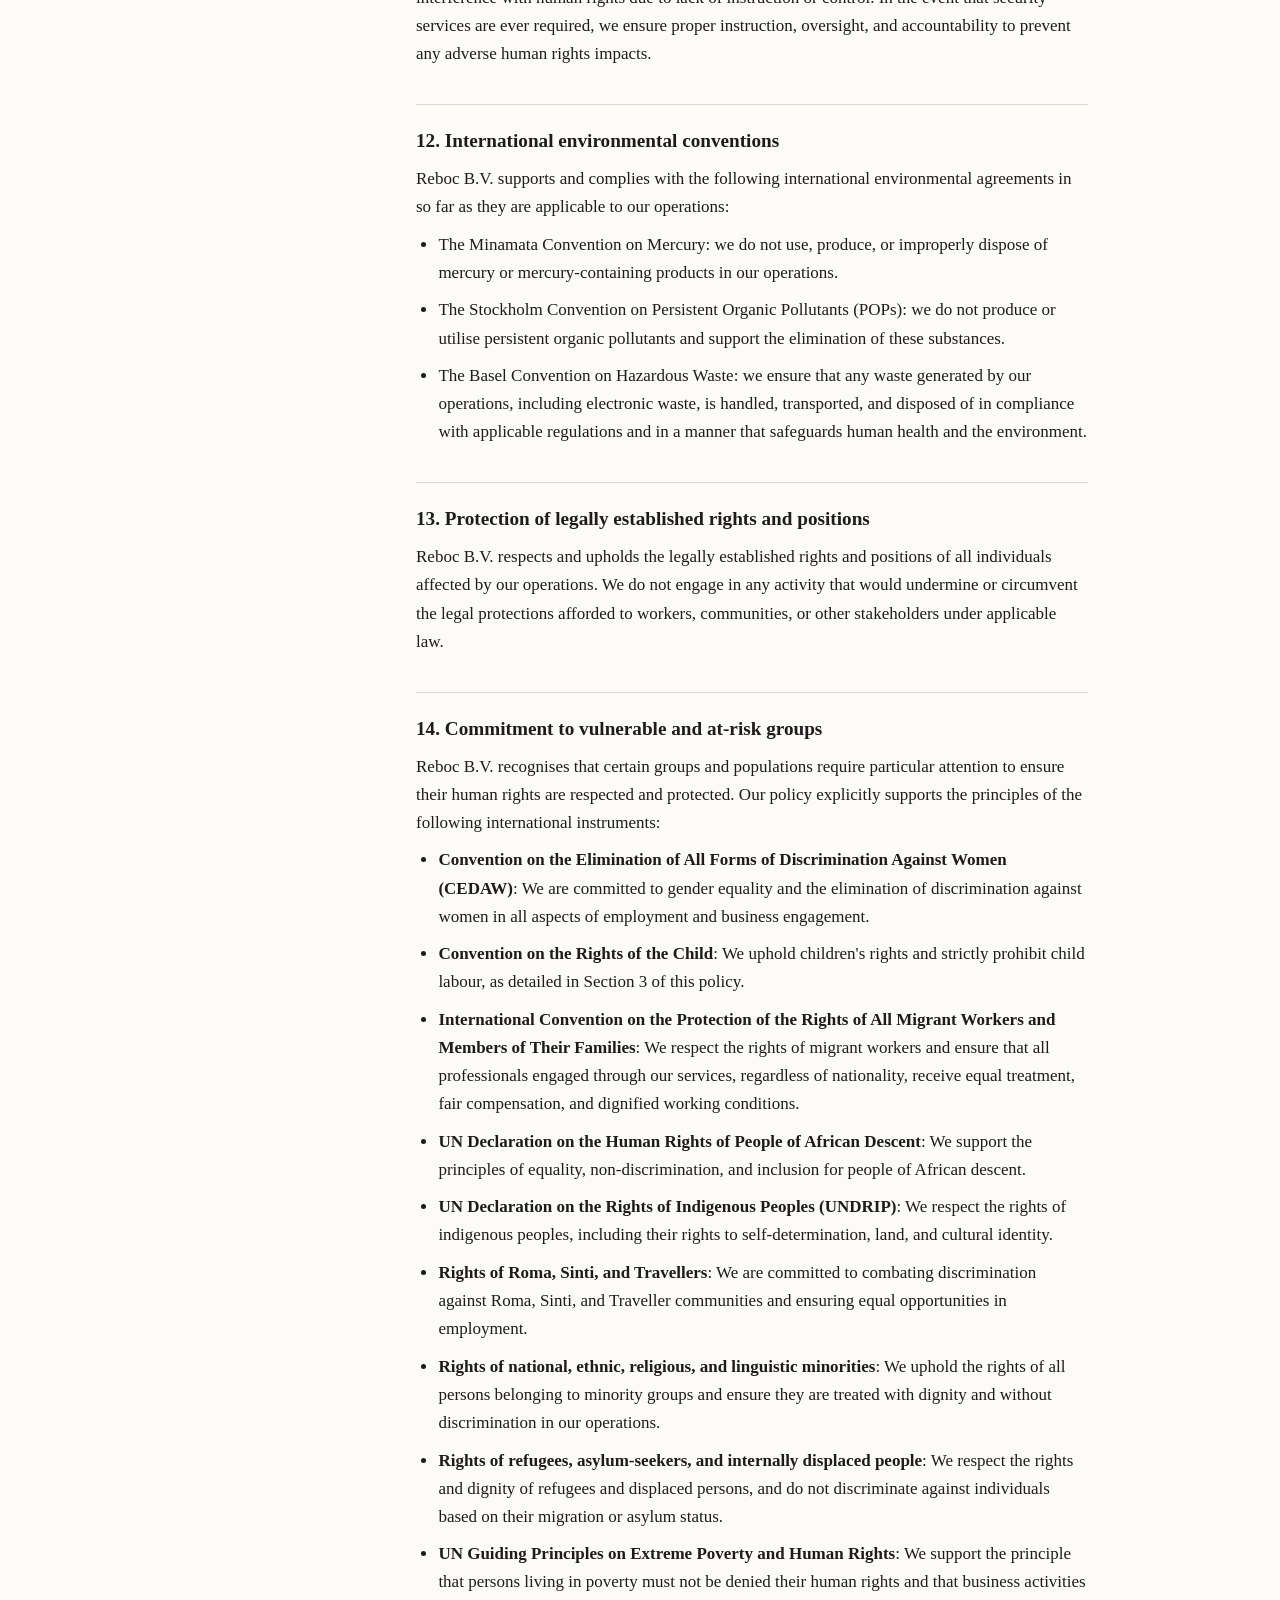
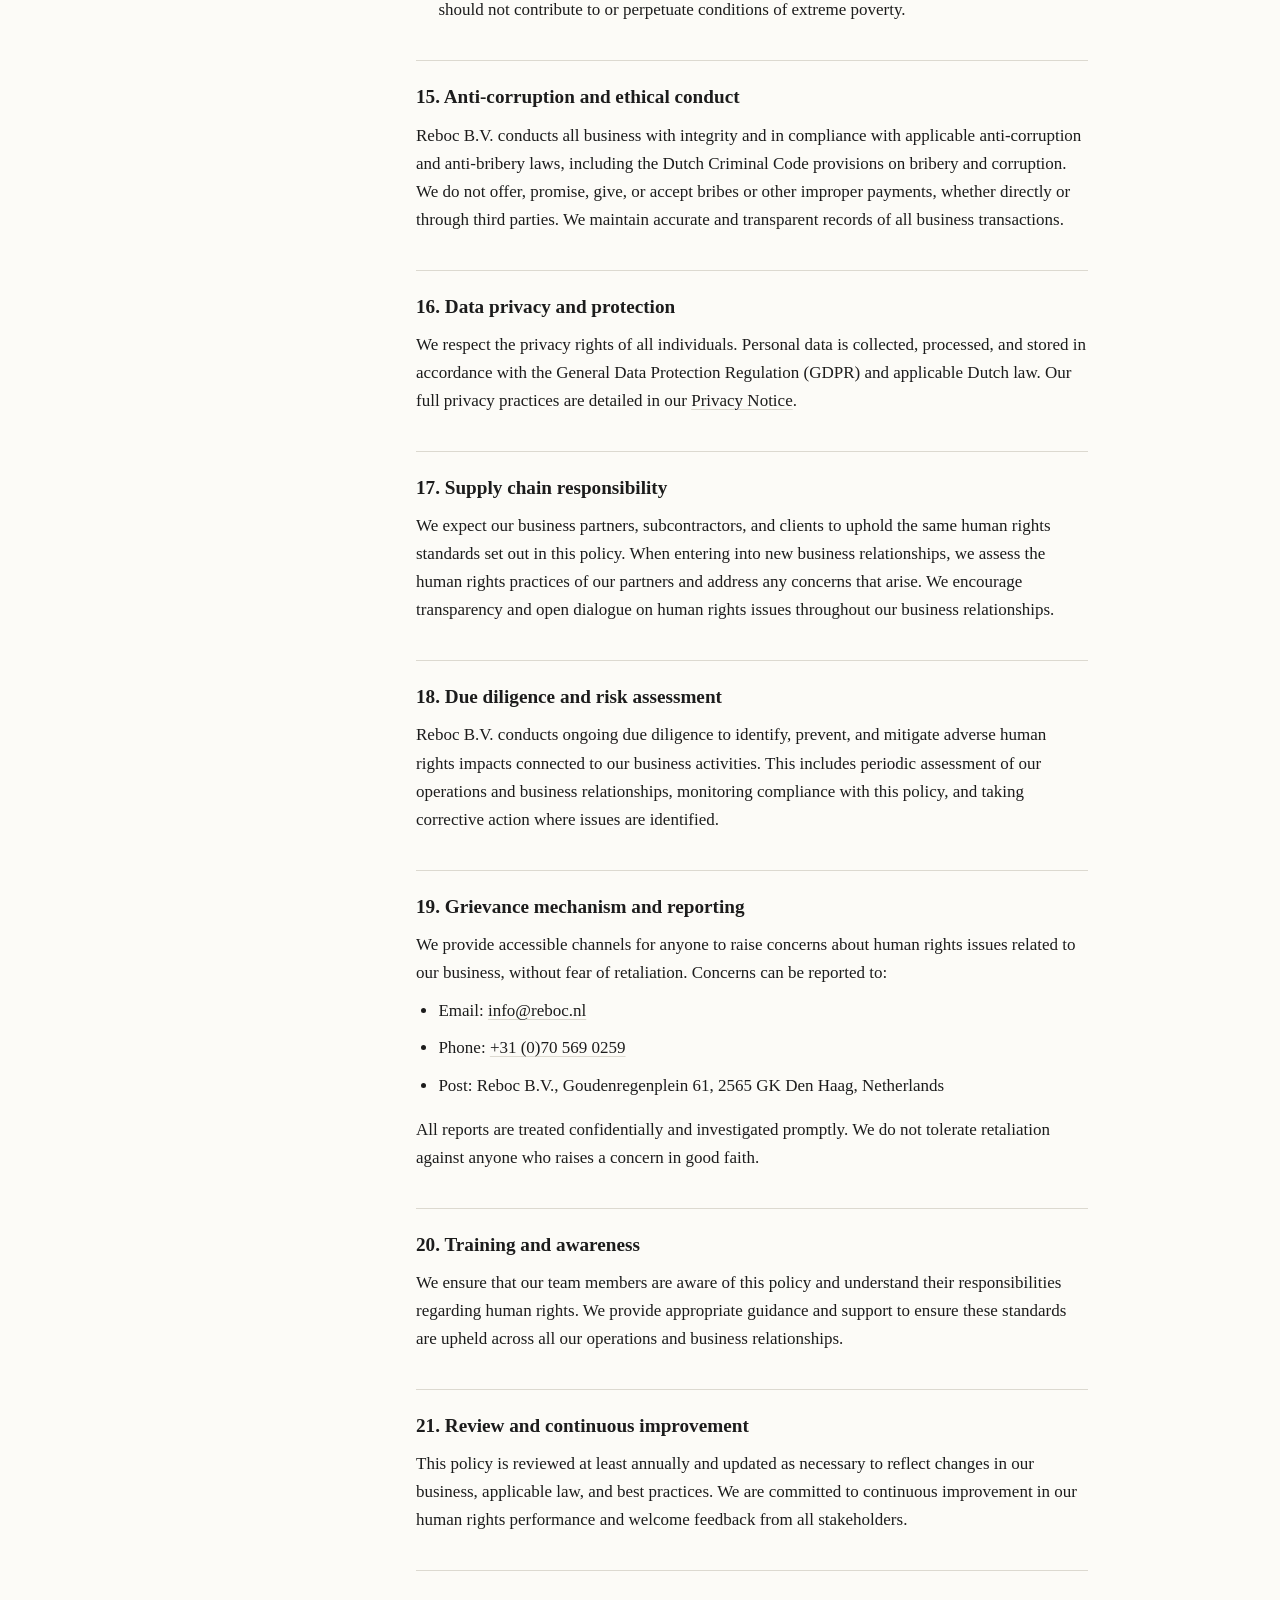
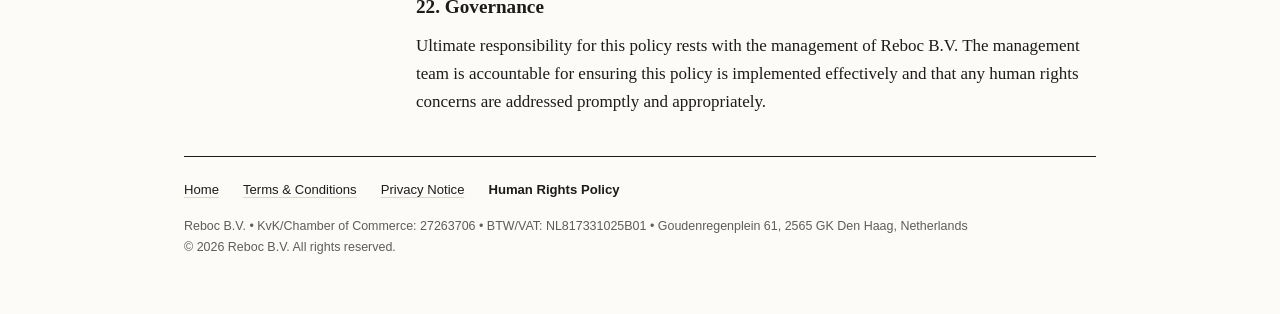
==== commit 56b5e7fc: "Carry the section menu onto the legal pages The menu was on the homepage only, so clicking through t" ====
--- a/human-rights-policy.html
+++ b/human-rights-policy.html
@@ -10,7 +10,7 @@
     <meta name="color-scheme" content="light">
     <meta name="theme-color" content="#d9ebf4">
     <link rel="stylesheet" href="site.css?v=7">
-    <script src="site.js?v=4"></script>
+    <script src="site.js?v=5"></script>
 </head>
 <body>
     <div class="top"><div class="page">
@@ -30,7 +30,20 @@
                 <button type="button" class="watch" role="switch" aria-checked="false" aria-label="Night watch display, red on black" hidden><span class="night">Night</span><span class="dip" aria-hidden="true"></span><span class="day">Day</span></button>
             </div>
         </header>
+    </div></div>
+
+    <div class="strip"><div class="page">
         <div class="scale" aria-hidden="true"></div>
+        <nav class="jump" aria-label="Sections">
+            <a href="index.html#services"><span class="long">Areas of work</span><span class="short">Work</span></a>
+            <a href="index.html#how-it-works"><span class="long">How it works</span><span class="short">How</span></a>
+            <a href="index.html#why-reboc"><span class="long">Clients &amp; specialists</span><span class="short">Clients</span></a>
+            <a href="index.html#about"><span class="long">About</span><span class="short">About</span></a>
+            <a href="index.html#contact"><span class="long">Contact</span><span class="short">Contact</span></a>
+        </nav>
+    </div></div>
+
+    <div class="top"><div class="page">
         <div class="page-header">
             <h1>Human Rights Policy</h1>
             <p>Version 2.0, 7 November 2026</p>
